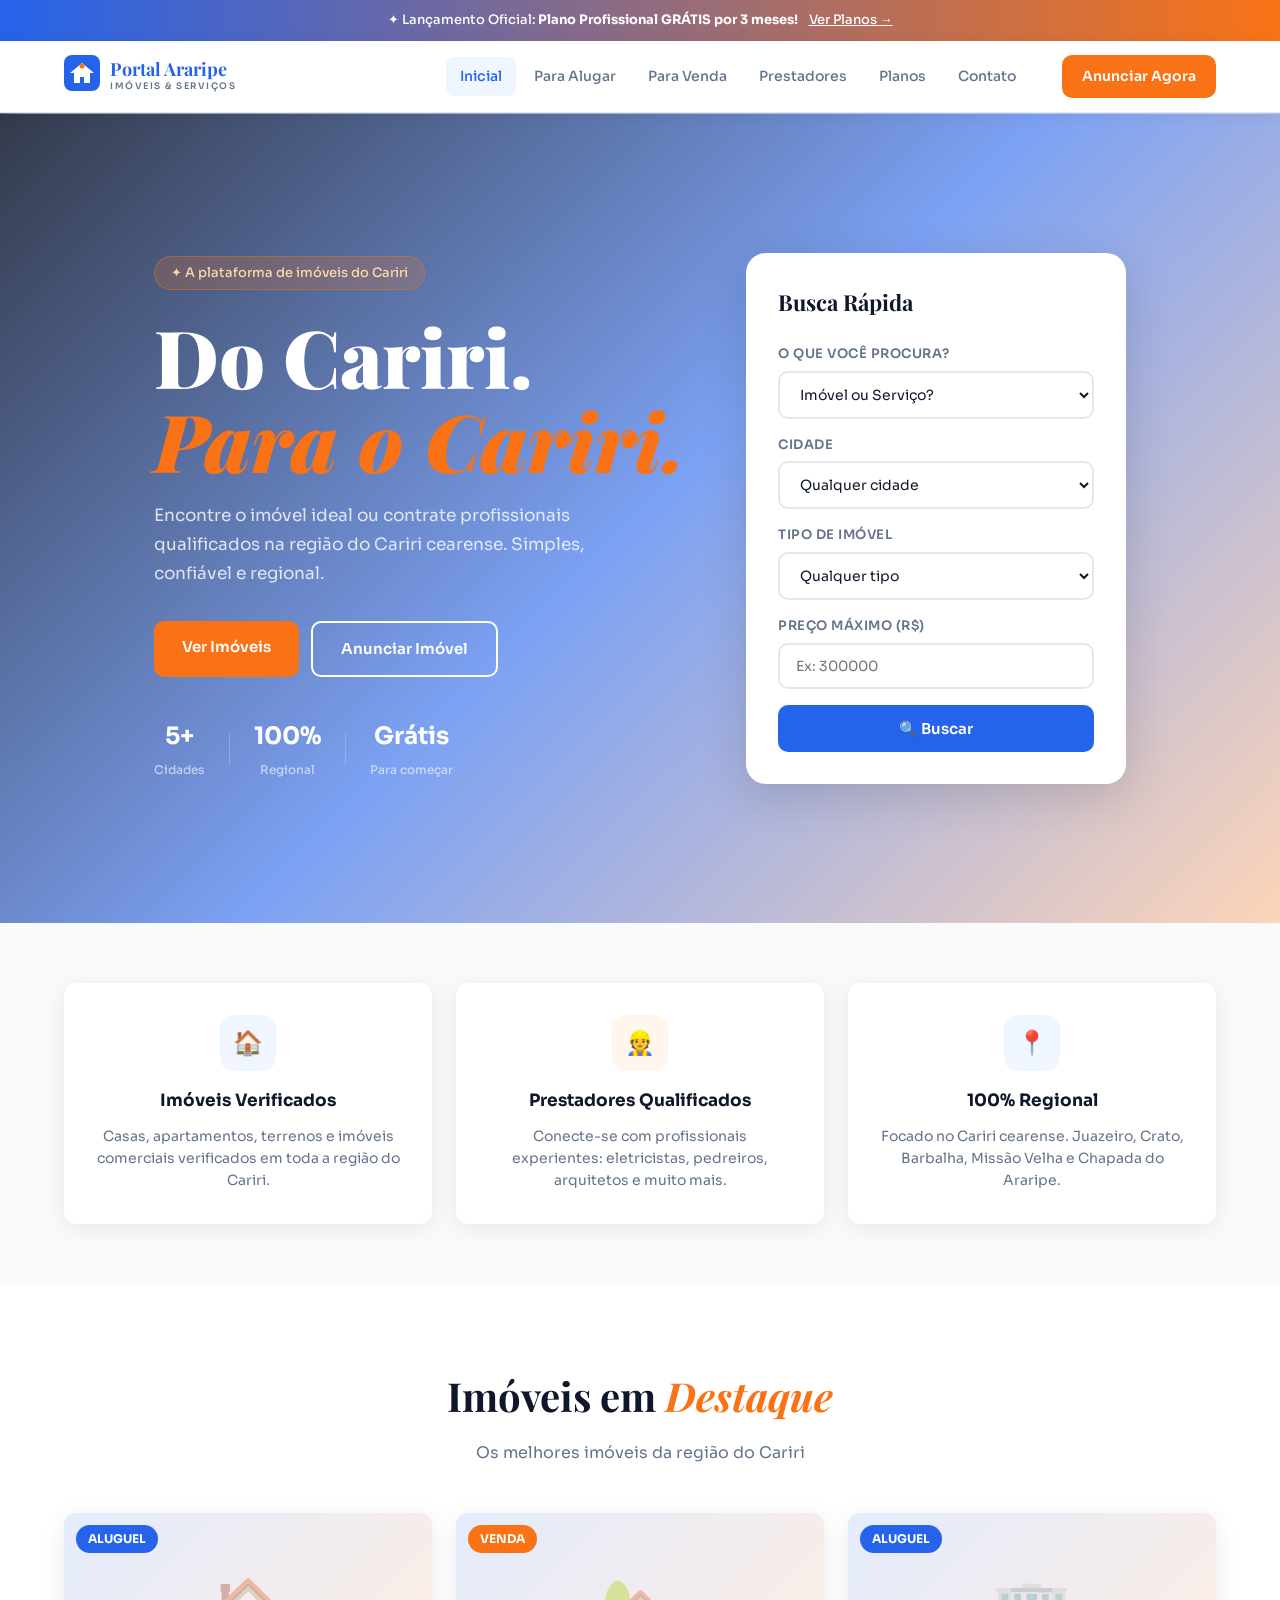
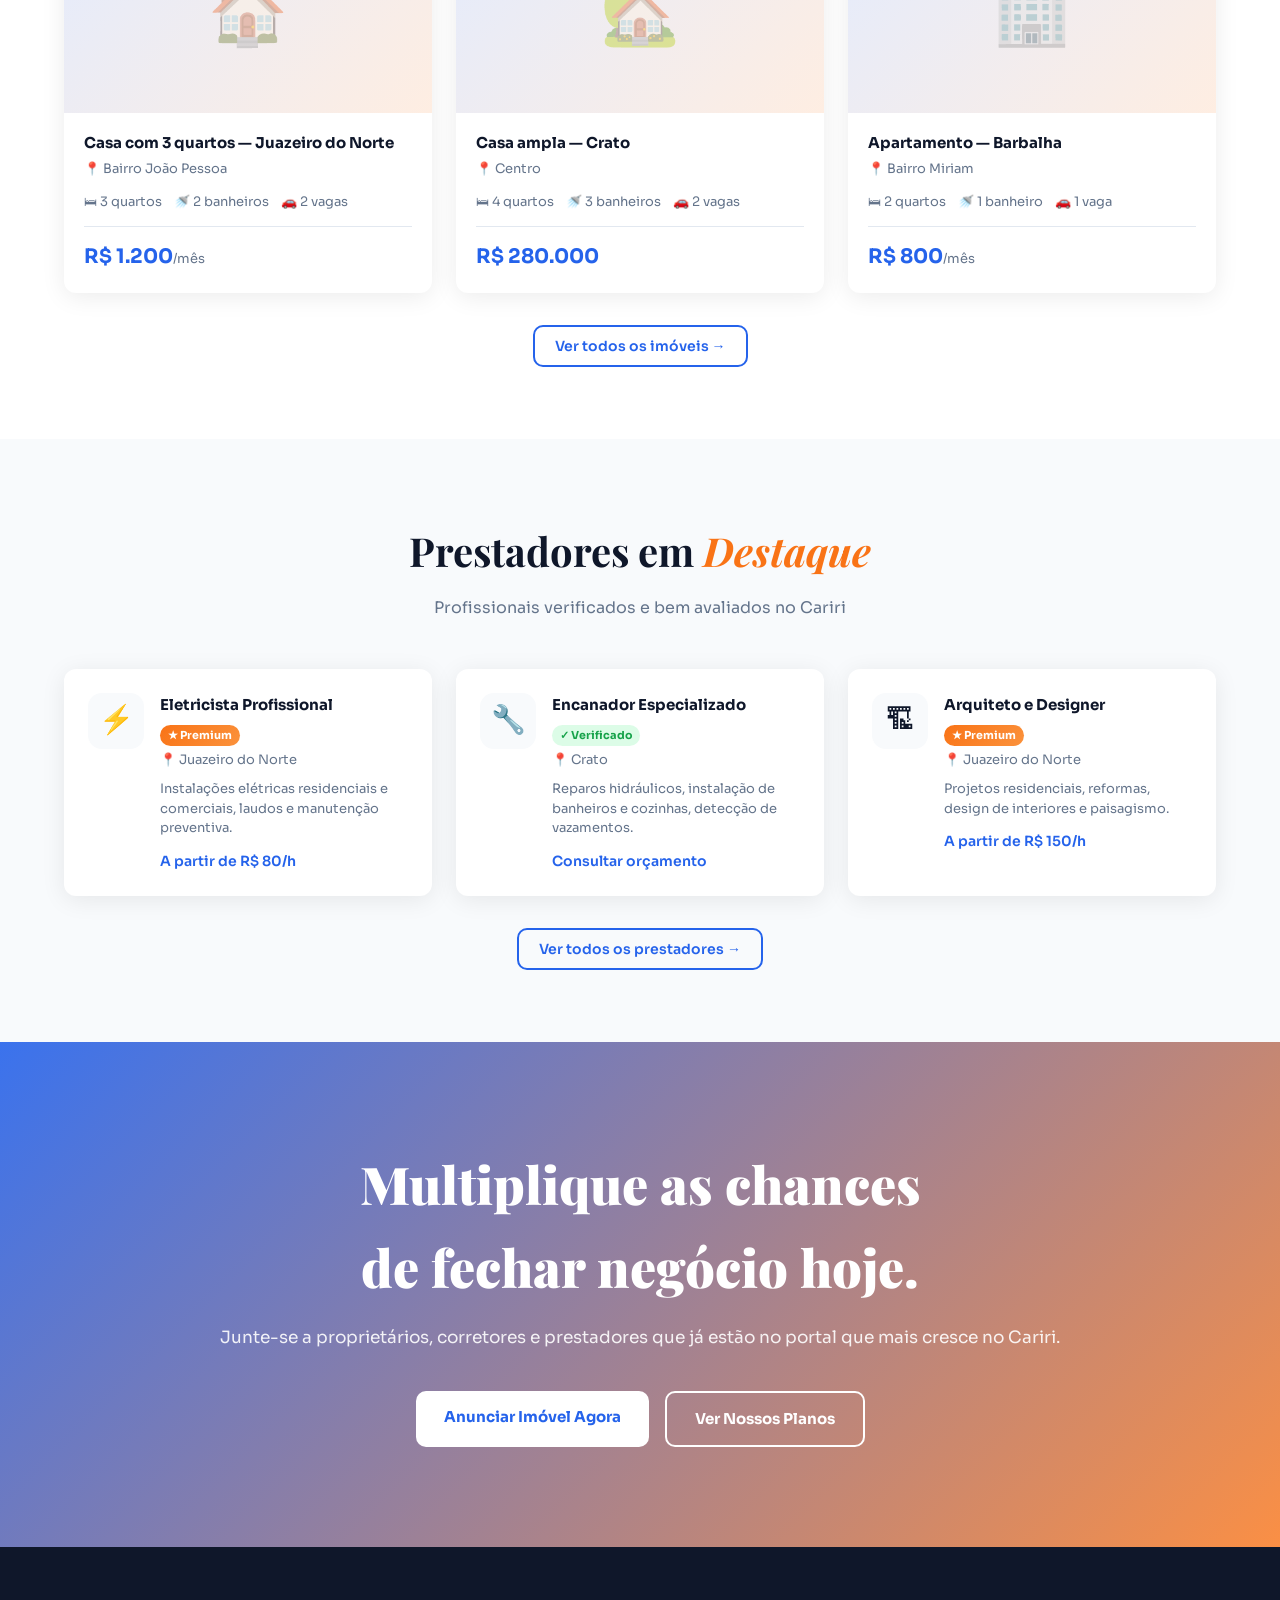
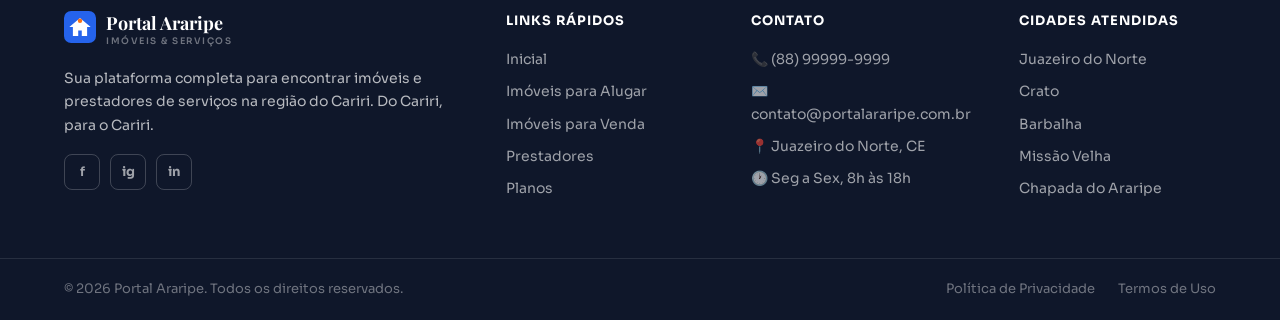
==== index.html @ c7cfaf2a "Add files via upload" ====
<!DOCTYPE html>
<html lang="pt-BR">
<head>
<meta charset="UTF-8">
<meta name="viewport" content="width=device-width, initial-scale=1.0">
<title>Portal Araripe — Imóveis & Serviços</title>
<link href="https://fonts.googleapis.com/css2?family=Playfair+Display:ital,wght@0,700;0,900;1,700&family=Sora:wght@300;400;500;600;700&display=swap" rel="stylesheet">
<link rel="stylesheet" href="style.css">
</head>
<body>

<!-- BANNER TOPO -->
<div class="top-banner">
  ✦ Lançamento Oficial: <strong>Plano Profissional GRÁTIS por 3 meses!</strong> <a href="planos.html">Ver Planos →</a>
</div>

<!-- HEADER -->
<header class="header">
  <div class="container header-inner">
    <a href="index.html" class="logo">
      <div class="logo-icon">
        <svg width="36" height="36" viewBox="0 0 36 36" fill="none">
          <rect width="36" height="36" rx="8" fill="#2563EB"/>
          <path d="M18 8L6 18H10V28H16V22H20V28H26V18H30L18 8Z" fill="white"/>
          <circle cx="18" cy="11" r="2.5" fill="#F97316"/>
        </svg>
      </div>
      <div class="logo-text">
        <span class="logo-name">Portal Araripe</span>
        <span class="logo-sub">IMÓVEIS & SERVIÇOS</span>
      </div>
    </a>
    <nav class="nav">
      <a href="index.html" class="nav-link active">Inicial</a>
      <a href="alugar.html" class="nav-link">Para Alugar</a>
      <a href="venda.html" class="nav-link">Para Venda</a>
      <a href="prestadores.html" class="nav-link">Prestadores</a>
      <a href="planos.html" class="nav-link">Planos</a>
      <a href="contato.html" class="nav-link">Contato</a>
    </nav>
    <a href="anunciar.html" class="btn-primary">Anunciar Agora</a>
    <button class="menu-toggle" onclick="toggleMenu()">☰</button>
  </div>
  <div class="mobile-menu" id="mobileMenu">
    <a href="index.html">Inicial</a>
    <a href="alugar.html">Para Alugar</a>
    <a href="venda.html">Para Venda</a>
    <a href="prestadores.html">Prestadores</a>
    <a href="planos.html">Planos</a>
    <a href="contato.html">Contato</a>
    <a href="anunciar.html" class="btn-primary">Anunciar Agora</a>
  </div>
</header>

<!-- HERO -->
<section class="hero">
  <div class="hero-overlay"></div>
  <div class="container hero-content">
    <div class="hero-text">
      <span class="hero-badge">✦ A plataforma de imóveis do Cariri</span>
      <h1 class="hero-title">Do Cariri.<br><em>Para o Cariri.</em></h1>
      <p class="hero-desc">Encontre o imóvel ideal ou contrate profissionais qualificados na região do Cariri cearense. Simples, confiável e regional.</p>
      <div class="hero-btns">
        <a href="alugar.html" class="btn-primary">Ver Imóveis</a>
        <a href="anunciar.html" class="btn-outline">Anunciar Imóvel</a>
      </div>
      <div class="hero-stats">
        <div class="stat"><strong>5+</strong><span>Cidades</span></div>
        <div class="stat-div"></div>
        <div class="stat"><strong>100%</strong><span>Regional</span></div>
        <div class="stat-div"></div>
        <div class="stat"><strong>Grátis</strong><span>Para começar</span></div>
      </div>
    </div>
    <div class="search-card">
      <h3>Busca Rápida</h3>
      <div class="search-form">
        <div class="form-group">
          <label>O que você procura?</label>
          <select id="tipo-busca">
            <option value="">Imóvel ou Serviço?</option>
            <option value="imovel">Imóvel</option>
            <option value="servico">Prestador de Serviço</option>
          </select>
        </div>
        <div class="form-group">
          <label>Cidade</label>
          <select id="cidade-busca">
            <option value="">Qualquer cidade</option>
            <option>Juazeiro do Norte</option>
            <option>Crato</option>
            <option>Barbalha</option>
            <option>Missão Velha</option>
            <option>Chapada do Araripe</option>
          </select>
        </div>
        <div class="form-group" id="grupo-tipo-imovel">
          <label>Tipo de Imóvel</label>
          <select id="tipo-imovel">
            <option value="">Qualquer tipo</option>
            <option>Casa</option>
            <option>Apartamento</option>
            <option>Terreno</option>
            <option>Comercial</option>
            <option>Chácara/Sítio</option>
          </select>
        </div>
        <div class="form-group" id="grupo-preco">
          <label>Preço máximo (R$)</label>
          <input type="number" id="preco-max" placeholder="Ex: 300000">
        </div>
        <button class="btn-search" onclick="buscar()">🔍 Buscar</button>
      </div>
    </div>
  </div>
</section>

<!-- FEATURES -->
<section class="features">
  <div class="container">
    <div class="features-grid">
      <div class="feature-card">
        <div class="feature-icon blue">🏠</div>
        <h3>Imóveis Verificados</h3>
        <p>Casas, apartamentos, terrenos e imóveis comerciais verificados em toda a região do Cariri.</p>
      </div>
      <div class="feature-card">
        <div class="feature-icon orange">👷</div>
        <h3>Prestadores Qualificados</h3>
        <p>Conecte-se com profissionais experientes: eletricistas, pedreiros, arquitetos e muito mais.</p>
      </div>
      <div class="feature-card">
        <div class="feature-icon blue">📍</div>
        <h3>100% Regional</h3>
        <p>Focado no Cariri cearense. Juazeiro, Crato, Barbalha, Missão Velha e Chapada do Araripe.</p>
      </div>
    </div>
  </div>
</section>

<!-- IMÓVEIS EM DESTAQUE -->
<section class="section">
  <div class="container">
    <div class="section-header">
      <h2>Imóveis em <em>Destaque</em></h2>
      <p>Os melhores imóveis da região do Cariri</p>
    </div>
    <div class="imoveis-grid" id="imoveis-destaque">
      <div class="imovel-card">
        <div class="imovel-img" style="background: linear-gradient(135deg, #2563EB20, #F9731620);">
          <div class="imovel-badge aluguel">Aluguel</div>
          <div class="imovel-img-placeholder">🏠</div>
        </div>
        <div class="imovel-info">
          <h4>Casa com 3 quartos — Juazeiro do Norte</h4>
          <p class="imovel-local">📍 Bairro João Pessoa</p>
          <div class="imovel-detalhes">
            <span>🛏 3 quartos</span>
            <span>🚿 2 banheiros</span>
            <span>🚗 2 vagas</span>
          </div>
          <div class="imovel-preco">R$ 1.200<span>/mês</span></div>
        </div>
      </div>
      <div class="imovel-card">
        <div class="imovel-img" style="background: linear-gradient(135deg, #2563EB20, #F9731620);">
          <div class="imovel-badge venda">Venda</div>
          <div class="imovel-img-placeholder">🏡</div>
        </div>
        <div class="imovel-info">
          <h4>Casa ampla — Crato</h4>
          <p class="imovel-local">📍 Centro</p>
          <div class="imovel-detalhes">
            <span>🛏 4 quartos</span>
            <span>🚿 3 banheiros</span>
            <span>🚗 2 vagas</span>
          </div>
          <div class="imovel-preco">R$ 280.000</div>
        </div>
      </div>
      <div class="imovel-card">
        <div class="imovel-img" style="background: linear-gradient(135deg, #2563EB20, #F9731620);">
          <div class="imovel-badge aluguel">Aluguel</div>
          <div class="imovel-img-placeholder">🏢</div>
        </div>
        <div class="imovel-info">
          <h4>Apartamento — Barbalha</h4>
          <p class="imovel-local">📍 Bairro Miriam</p>
          <div class="imovel-detalhes">
            <span>🛏 2 quartos</span>
            <span>🚿 1 banheiro</span>
            <span>🚗 1 vaga</span>
          </div>
          <div class="imovel-preco">R$ 800<span>/mês</span></div>
        </div>
      </div>
    </div>
    <div class="section-footer">
      <a href="alugar.html" class="btn-outline">Ver todos os imóveis →</a>
    </div>
  </div>
</section>

<!-- PRESTADORES EM DESTAQUE -->
<section class="section bg-light">
  <div class="container">
    <div class="section-header">
      <h2>Prestadores em <em>Destaque</em></h2>
      <p>Profissionais verificados e bem avaliados no Cariri</p>
    </div>
    <div class="prestadores-grid">
      <div class="prestador-card">
        <div class="prestador-avatar">⚡</div>
        <div class="prestador-info">
          <div class="prestador-top">
            <h4>Eletricista Profissional</h4>
            <span class="selo-premium">★ Premium</span>
          </div>
          <p class="prestador-cidade">📍 Juazeiro do Norte</p>
          <p class="prestador-desc">Instalações elétricas residenciais e comerciais, laudos e manutenção preventiva.</p>
          <div class="prestador-preco">A partir de R$ 80/h</div>
        </div>
      </div>
      <div class="prestador-card">
        <div class="prestador-avatar">🔧</div>
        <div class="prestador-info">
          <div class="prestador-top">
            <h4>Encanador Especializado</h4>
            <span class="selo-verificado">✓ Verificado</span>
          </div>
          <p class="prestador-cidade">📍 Crato</p>
          <p class="prestador-desc">Reparos hidráulicos, instalação de banheiros e cozinhas, detecção de vazamentos.</p>
          <div class="prestador-preco">Consultar orçamento</div>
        </div>
      </div>
      <div class="prestador-card">
        <div class="prestador-avatar">🏗</div>
        <div class="prestador-info">
          <div class="prestador-top">
            <h4>Arquiteto e Designer</h4>
            <span class="selo-premium">★ Premium</span>
          </div>
          <p class="prestador-cidade">📍 Juazeiro do Norte</p>
          <p class="prestador-desc">Projetos residenciais, reformas, design de interiores e paisagismo.</p>
          <div class="prestador-preco">A partir de R$ 150/h</div>
        </div>
      </div>
    </div>
    <div class="section-footer">
      <a href="prestadores.html" class="btn-outline">Ver todos os prestadores →</a>
    </div>
  </div>
</section>

<!-- CTA -->
<section class="cta-section">
  <div class="cta-overlay"></div>
  <div class="container cta-content">
    <h2>Multiplique as chances<br>de fechar negócio hoje.</h2>
    <p>Junte-se a proprietários, corretores e prestadores que já estão no portal que mais cresce no Cariri.</p>
    <div class="cta-btns">
      <a href="anunciar.html" class="btn-white">Anunciar Imóvel Agora</a>
      <a href="planos.html" class="btn-outline-white">Ver Nossos Planos</a>
    </div>
  </div>
</section>

<!-- FOOTER -->
<footer class="footer">
  <div class="container footer-grid">
    <div class="footer-brand">
      <a href="index.html" class="logo">
        <div class="logo-icon">
          <svg width="32" height="32" viewBox="0 0 36 36" fill="none">
            <rect width="36" height="36" rx="8" fill="#2563EB"/>
            <path d="M18 8L6 18H10V28H16V22H20V28H26V18H30L18 8Z" fill="white"/>
            <circle cx="18" cy="11" r="2.5" fill="#F97316"/>
          </svg>
        </div>
        <div class="logo-text">
          <span class="logo-name">Portal Araripe</span>
          <span class="logo-sub">IMÓVEIS & SERVIÇOS</span>
        </div>
      </a>
      <p>Sua plataforma completa para encontrar imóveis e prestadores de serviços na região do Cariri. Do Cariri, para o Cariri.</p>
      <div class="social-links">
        <a href="#" class="social-btn">f</a>
        <a href="#" class="social-btn">ig</a>
        <a href="#" class="social-btn">in</a>
      </div>
    </div>
    <div class="footer-links">
      <h4>Links Rápidos</h4>
      <a href="index.html">Inicial</a>
      <a href="alugar.html">Imóveis para Alugar</a>
      <a href="venda.html">Imóveis para Venda</a>
      <a href="prestadores.html">Prestadores</a>
      <a href="planos.html">Planos</a>
    </div>
    <div class="footer-links">
      <h4>Contato</h4>
      <p>📞 (88) 99999-9999</p>
      <p>✉️ contato@portalararipe.com.br</p>
      <p>📍 Juazeiro do Norte, CE</p>
      <p>🕐 Seg a Sex, 8h às 18h</p>
    </div>
    <div class="footer-links">
      <h4>Cidades Atendidas</h4>
      <p>Juazeiro do Norte</p>
      <p>Crato</p>
      <p>Barbalha</p>
      <p>Missão Velha</p>
      <p>Chapada do Araripe</p>
    </div>
  </div>
  <div class="footer-bottom">
    <div class="container footer-bottom-inner">
      <p>© 2026 Portal Araripe. Todos os direitos reservados.</p>
      <div>
        <a href="#">Política de Privacidade</a>
        <a href="#">Termos de Uso</a>
      </div>
    </div>
  </div>
</footer>

<script src="script.js"></script>
</body>
</html>
---- style.css ----
/* ===== RESET & BASE ===== */
*, *::before, *::after { box-sizing: border-box; margin: 0; padding: 0; }

:root {
  --blue: #2563EB;
  --blue-dark: #1d4ed8;
  --orange: #F97316;
  --orange-dark: #ea6c0a;
  --dark: #0f172a;
  --gray: #64748b;
  --light: #f8fafc;
  --white: #ffffff;
  --border: #e2e8f0;
  --shadow: 0 4px 24px rgba(0,0,0,0.08);
  --shadow-lg: 0 12px 48px rgba(0,0,0,0.14);
  --radius: 12px;
  --radius-lg: 20px;
}

html { scroll-behavior: smooth; }

body {
  font-family: 'Sora', sans-serif;
  color: var(--dark);
  background: var(--white);
  line-height: 1.6;
}

.container {
  max-width: 1200px;
  margin: 0 auto;
  padding: 0 24px;
}

em { font-family: 'Playfair Display', serif; font-style: italic; color: var(--orange); }

/* ===== TOP BANNER ===== */
.top-banner {
  background: linear-gradient(90deg, var(--blue), var(--orange));
  color: white;
  text-align: center;
  padding: 10px 20px;
  font-size: 13px;
  font-weight: 500;
}
.top-banner a { color: white; text-decoration: underline; margin-left: 8px; }

/* ===== HEADER ===== */
.header {
  position: sticky;
  top: 0;
  background: rgba(255,255,255,0.97);
  backdrop-filter: blur(12px);
  border-bottom: 1px solid var(--border);
  z-index: 1000;
  box-shadow: 0 2px 16px rgba(0,0,0,0.06);
}

.header-inner {
  display: flex;
  align-items: center;
  gap: 32px;
  padding: 14px 24px;
}

.logo {
  display: flex;
  align-items: center;
  gap: 10px;
  text-decoration: none;
  flex-shrink: 0;
}
.logo-name {
  display: block;
  font-family: 'Playfair Display', serif;
  font-weight: 700;
  font-size: 18px;
  color: var(--blue);
  line-height: 1.1;
}
.logo-sub {
  display: block;
  font-size: 9px;
  font-weight: 600;
  color: var(--gray);
  letter-spacing: 1.5px;
}

.nav {
  display: flex;
  gap: 4px;
  margin-left: auto;
}

.nav-link {
  padding: 8px 14px;
  border-radius: 8px;
  text-decoration: none;
  font-size: 14px;
  font-weight: 500;
  color: var(--gray);
  transition: all 0.2s;
}
.nav-link:hover, .nav-link.active {
  color: var(--blue);
  background: #eff6ff;
}

.btn-primary {
  background: var(--orange);
  color: white;
  padding: 10px 20px;
  border-radius: 10px;
  text-decoration: none;
  font-size: 14px;
  font-weight: 600;
  transition: all 0.2s;
  border: none;
  cursor: pointer;
  white-space: nowrap;
}
.btn-primary:hover { background: var(--orange-dark); transform: translateY(-1px); }

.btn-outline {
  border: 2px solid var(--blue);
  color: var(--blue);
  padding: 10px 20px;
  border-radius: 10px;
  text-decoration: none;
  font-size: 14px;
  font-weight: 600;
  transition: all 0.2s;
  background: transparent;
  cursor: pointer;
}
.btn-outline:hover { background: var(--blue); color: white; }

.menu-toggle {
  display: none;
  background: none;
  border: none;
  font-size: 24px;
  cursor: pointer;
  color: var(--dark);
  margin-left: auto;
}

.mobile-menu {
  display: none;
  flex-direction: column;
  gap: 4px;
  padding: 16px 24px;
  border-top: 1px solid var(--border);
  background: white;
}
.mobile-menu a {
  padding: 10px 14px;
  border-radius: 8px;
  text-decoration: none;
  font-size: 15px;
  color: var(--dark);
  font-weight: 500;
}
.mobile-menu.open { display: flex; }

/* ===== HERO ===== */
.hero {
  position: relative;
  min-height: 90vh;
  display: flex;
  align-items: center;
  background: url('https://upload.wikimedia.org/wikipedia/commons/thumb/5/5e/Chapada_do_Araripe_-_CE.jpg/1280px-Chapada_do_Araripe_-_CE.jpg') center/cover no-repeat;
  overflow: hidden;
}

.hero-overlay {
  position: absolute;
  inset: 0;
  background: linear-gradient(135deg, rgba(15,23,42,0.85) 0%, rgba(37,99,235,0.6) 50%, rgba(249,115,22,0.3) 100%);
}

.hero-content {
  position: relative;
  z-index: 1;
  display: grid;
  grid-template-columns: 1fr 380px;
  gap: 60px;
  align-items: center;
  padding: 80px 24px;
}

.hero-badge {
  display: inline-flex;
  align-items: center;
  gap: 8px;
  background: rgba(249,115,22,0.2);
  border: 1px solid rgba(249,115,22,0.4);
  color: #fed7aa;
  padding: 6px 16px;
  border-radius: 100px;
  font-size: 13px;
  font-weight: 500;
  margin-bottom: 24px;
}

.hero-title {
  font-family: 'Playfair Display', serif;
  font-size: clamp(48px, 7vw, 80px);
  font-weight: 900;
  color: white;
  line-height: 1.05;
  margin-bottom: 20px;
}

.hero-desc {
  font-size: 17px;
  color: rgba(255,255,255,0.8);
  max-width: 480px;
  margin-bottom: 32px;
  line-height: 1.7;
}

.hero-btns {
  display: flex;
  gap: 12px;
  flex-wrap: wrap;
  margin-bottom: 40px;
}

.hero-btns .btn-primary { padding: 14px 28px; font-size: 15px; }
.hero-btns .btn-outline { padding: 14px 28px; font-size: 15px; border-color: white; color: white; }
.hero-btns .btn-outline:hover { background: white; color: var(--blue); }

.hero-stats {
  display: flex;
  align-items: center;
  gap: 24px;
}
.stat { text-align: center; }
.stat strong { display: block; font-size: 24px; font-weight: 700; color: white; }
.stat span { font-size: 12px; color: rgba(255,255,255,0.6); font-weight: 500; }
.stat-div { width: 1px; height: 32px; background: rgba(255,255,255,0.2); }

/* SEARCH CARD */
.search-card {
  background: white;
  border-radius: var(--radius-lg);
  padding: 32px;
  box-shadow: var(--shadow-lg);
}
.search-card h3 {
  font-family: 'Playfair Display', serif;
  font-size: 22px;
  color: var(--dark);
  margin-bottom: 24px;
  font-weight: 700;
}
.search-form { display: flex; flex-direction: column; gap: 16px; }

.form-group { display: flex; flex-direction: column; gap: 6px; }
.form-group label { font-size: 13px; font-weight: 600; color: var(--gray); text-transform: uppercase; letter-spacing: 0.5px; }
.form-group input, .form-group select, .form-group textarea {
  padding: 12px 16px;
  border: 2px solid var(--border);
  border-radius: 10px;
  font-size: 14px;
  font-family: 'Sora', sans-serif;
  color: var(--dark);
  transition: border-color 0.2s;
  background: white;
  width: 100%;
}
.form-group input:focus, .form-group select:focus, .form-group textarea:focus {
  outline: none;
  border-color: var(--blue);
}

.btn-search {
  background: var(--blue);
  color: white;
  padding: 14px;
  border-radius: 10px;
  border: none;
  font-size: 15px;
  font-weight: 600;
  cursor: pointer;
  transition: all 0.2s;
  font-family: 'Sora', sans-serif;
}
.btn-search:hover { background: var(--blue-dark); transform: translateY(-1px); }

/* ===== FEATURES ===== */
.features {
  padding: 60px 0;
  background: var(--light);
}
.features-grid {
  display: grid;
  grid-template-columns: repeat(3, 1fr);
  gap: 24px;
}
.feature-card {
  background: white;
  border-radius: var(--radius);
  padding: 32px;
  box-shadow: var(--shadow);
  text-align: center;
  transition: transform 0.2s;
}
.feature-card:hover { transform: translateY(-4px); }
.feature-icon {
  width: 56px; height: 56px;
  border-radius: 14px;
  display: flex; align-items: center; justify-content: center;
  font-size: 24px;
  margin: 0 auto 16px;
}
.feature-icon.blue { background: #eff6ff; }
.feature-icon.orange { background: #fff7ed; }
.feature-card h3 { font-size: 17px; font-weight: 700; margin-bottom: 10px; }
.feature-card p { font-size: 14px; color: var(--gray); line-height: 1.6; }

/* ===== SECTIONS ===== */
.section { padding: 80px 0; }
.section.bg-light { background: var(--light); }

.section-header {
  text-align: center;
  margin-bottom: 48px;
}
.section-header h2 {
  font-family: 'Playfair Display', serif;
  font-size: clamp(28px, 4vw, 40px);
  font-weight: 700;
  margin-bottom: 12px;
}
.section-header p { color: var(--gray); font-size: 16px; }

.section-footer { text-align: center; margin-top: 40px; }

/* ===== IMÓVEIS GRID ===== */
.imoveis-grid {
  display: grid;
  grid-template-columns: repeat(3, 1fr);
  gap: 24px;
}

.imovel-card {
  background: white;
  border-radius: var(--radius);
  overflow: hidden;
  box-shadow: var(--shadow);
  transition: transform 0.2s, box-shadow 0.2s;
  cursor: pointer;
}
.imovel-card:hover { transform: translateY(-4px); box-shadow: var(--shadow-lg); }

.imovel-img {
  position: relative;
  height: 200px;
  display: flex;
  align-items: center;
  justify-content: center;
}
.imovel-img-placeholder { font-size: 64px; opacity: 0.4; }
.imovel-badge {
  position: absolute;
  top: 12px; left: 12px;
  padding: 4px 12px;
  border-radius: 100px;
  font-size: 12px;
  font-weight: 700;
  text-transform: uppercase;
}
.imovel-badge.aluguel { background: var(--blue); color: white; }
.imovel-badge.venda { background: var(--orange); color: white; }

.imovel-info { padding: 20px; }
.imovel-info h4 { font-size: 15px; font-weight: 700; margin-bottom: 6px; line-height: 1.3; }
.imovel-local { font-size: 13px; color: var(--gray); margin-bottom: 12px; }
.imovel-detalhes {
  display: flex; gap: 12px; flex-wrap: wrap;
  font-size: 13px; color: var(--gray);
  margin-bottom: 14px;
  padding-bottom: 14px;
  border-bottom: 1px solid var(--border);
}
.imovel-preco { font-size: 20px; font-weight: 700; color: var(--blue); }
.imovel-preco span { font-size: 13px; font-weight: 400; color: var(--gray); }

/* ===== PRESTADORES ===== */
.prestadores-grid {
  display: grid;
  grid-template-columns: repeat(3, 1fr);
  gap: 24px;
}

.prestador-card {
  background: white;
  border-radius: var(--radius);
  padding: 24px;
  box-shadow: var(--shadow);
  display: flex;
  gap: 16px;
  transition: transform 0.2s;
}
.prestador-card:hover { transform: translateY(-4px); }

.prestador-avatar {
  width: 56px; height: 56px;
  border-radius: 14px;
  background: var(--light);
  display: flex; align-items: center; justify-content: center;
  font-size: 28px;
  flex-shrink: 0;
}

.prestador-top {
  display: flex; align-items: center; gap: 8px;
  margin-bottom: 4px; flex-wrap: wrap;
}
.prestador-top h4 { font-size: 15px; font-weight: 700; }
.prestador-cidade { font-size: 13px; color: var(--gray); margin-bottom: 8px; }
.prestador-desc { font-size: 13px; color: var(--gray); line-height: 1.5; margin-bottom: 12px; }
.prestador-preco { font-size: 14px; font-weight: 600; color: var(--blue); }

.selo-premium {
  background: linear-gradient(135deg, var(--orange), #fb923c);
  color: white;
  padding: 2px 8px;
  border-radius: 100px;
  font-size: 11px;
  font-weight: 700;
}
.selo-verificado {
  background: #dcfce7;
  color: #16a34a;
  padding: 2px 8px;
  border-radius: 100px;
  font-size: 11px;
  font-weight: 700;
}

/* ===== CTA ===== */
.cta-section {
  position: relative;
  padding: 100px 0;
  background: url('https://upload.wikimedia.org/wikipedia/commons/thumb/5/5e/Chapada_do_Araripe_-_CE.jpg/1280px-Chapada_do_Araripe_-_CE.jpg') center/cover;
  text-align: center;
}
.cta-overlay {
  position: absolute;
  inset: 0;
  background: linear-gradient(135deg, rgba(37,99,235,0.9), rgba(249,115,22,0.8));
}
.cta-content {
  position: relative;
  z-index: 1;
  color: white;
}
.cta-content h2 {
  font-family: 'Playfair Display', serif;
  font-size: clamp(32px, 5vw, 52px);
  font-weight: 900;
  margin-bottom: 16px;
}
.cta-content p { font-size: 17px; opacity: 0.9; margin-bottom: 40px; }
.cta-btns { display: flex; gap: 16px; justify-content: center; flex-wrap: wrap; }

.btn-white {
  background: white;
  color: var(--blue);
  padding: 14px 28px;
  border-radius: 10px;
  text-decoration: none;
  font-size: 15px;
  font-weight: 700;
  transition: all 0.2s;
}
.btn-white:hover { transform: translateY(-2px); box-shadow: 0 8px 24px rgba(0,0,0,0.2); }

.btn-outline-white {
  border: 2px solid white;
  color: white;
  padding: 14px 28px;
  border-radius: 10px;
  text-decoration: none;
  font-size: 15px;
  font-weight: 700;
  transition: all 0.2s;
}
.btn-outline-white:hover { background: white; color: var(--orange); }

/* ===== FOOTER ===== */
.footer {
  background: var(--dark);
  color: rgba(255,255,255,0.7);
  padding: 64px 0 0;
}
.footer-grid {
  display: grid;
  grid-template-columns: 2fr 1fr 1fr 1fr;
  gap: 48px;
  padding-bottom: 48px;
}
.footer-brand p { font-size: 14px; line-height: 1.7; margin-top: 16px; }
.footer-brand .logo-name { color: white; }
.footer-brand .logo-sub { color: rgba(255,255,255,0.4); }

.footer-links h4 {
  font-size: 13px;
  font-weight: 700;
  color: white;
  text-transform: uppercase;
  letter-spacing: 1px;
  margin-bottom: 16px;
}
.footer-links a, .footer-links p {
  display: block;
  font-size: 14px;
  color: rgba(255,255,255,0.6);
  text-decoration: none;
  margin-bottom: 10px;
  transition: color 0.2s;
}
.footer-links a:hover { color: var(--orange); }

.social-links { display: flex; gap: 10px; margin-top: 16px; }
.social-btn {
  width: 36px; height: 36px;
  border-radius: 8px;
  border: 1px solid rgba(255,255,255,0.2);
  display: flex; align-items: center; justify-content: center;
  color: rgba(255,255,255,0.6);
  text-decoration: none;
  font-size: 13px;
  font-weight: 700;
  transition: all 0.2s;
}
.social-btn:hover { background: var(--orange); border-color: var(--orange); color: white; }

.footer-bottom {
  border-top: 1px solid rgba(255,255,255,0.1);
  padding: 20px 0;
}
.footer-bottom-inner {
  display: flex;
  justify-content: space-between;
  align-items: center;
  font-size: 13px;
  color: rgba(255,255,255,0.4);
  flex-wrap: wrap;
  gap: 12px;
}
.footer-bottom a {
  color: rgba(255,255,255,0.4);
  text-decoration: none;
  margin-left: 20px;
  transition: color 0.2s;
}
.footer-bottom a:hover { color: var(--orange); }

/* ===== PÁGINAS INTERNAS ===== */
.page-hero {
  background: linear-gradient(135deg, var(--light), white);
  padding: 60px 0 40px;
  border-bottom: 1px solid var(--border);
}
.page-hero h1 {
  font-family: 'Playfair Display', serif;
  font-size: clamp(32px, 5vw, 48px);
  font-weight: 900;
  margin-bottom: 10px;
}
.page-hero p { color: var(--gray); font-size: 16px; }

.filters-bar {
  background: white;
  border-radius: var(--radius);
  padding: 24px;
  box-shadow: var(--shadow);
  margin: 32px 0;
  display: grid;
  grid-template-columns: repeat(auto-fit, minmax(180px, 1fr));
  gap: 16px;
  align-items: end;
}

.empty-state {
  text-align: center;
  padding: 80px 24px;
  color: var(--gray);
}
.empty-icon { font-size: 64px; margin-bottom: 16px; opacity: 0.4; }
.empty-state h3 { font-size: 20px; font-weight: 700; color: var(--dark); margin-bottom: 8px; }
.empty-state p { font-size: 15px; }

/* ===== FORMULÁRIOS ===== */
.form-page { padding: 60px 0; }
.form-container {
  max-width: 800px;
  margin: 0 auto;
}
.progress-bar-wrap {
  background: var(--border);
  border-radius: 100px;
  height: 6px;
  margin-bottom: 8px;
}
.progress-bar {
  height: 6px;
  border-radius: 100px;
  background: linear-gradient(90deg, var(--blue), var(--orange));
  transition: width 0.4s;
  width: 0%;
}
.progress-label {
  font-size: 13px;
  color: var(--gray);
  text-align: right;
  margin-bottom: 32px;
}

.form-section {
  background: white;
  border-radius: var(--radius-lg);
  padding: 32px;
  margin-bottom: 24px;
  box-shadow: var(--shadow);
}
.form-section-title {
  display: flex;
  align-items: center;
  gap: 12px;
  margin-bottom: 28px;
  padding-bottom: 16px;
  border-bottom: 2px solid var(--light);
}
.form-section-icon {
  width: 40px; height: 40px;
  border-radius: 10px;
  background: #eff6ff;
  display: flex; align-items: center; justify-content: center;
  font-size: 18px;
}
.form-section-title h3 { font-size: 18px; font-weight: 700; }

.form-row {
  display: grid;
  grid-template-columns: 1fr 1fr;
  gap: 16px;
}
.form-row.three { grid-template-columns: 1fr 1fr 1fr; }
.form-row.four { grid-template-columns: 1fr 1fr 1fr 1fr; }

.radio-group {
  display: flex;
  gap: 12px;
  flex-wrap: wrap;
}
.radio-btn {
  display: flex;
  align-items: center;
  gap: 8px;
  padding: 10px 16px;
  border: 2px solid var(--border);
  border-radius: 10px;
  cursor: pointer;
  font-size: 14px;
  font-weight: 500;
  transition: all 0.2s;
}
.radio-btn input { display: none; }
.radio-btn.selected {
  border-color: var(--blue);
  background: #eff6ff;
  color: var(--blue);
}

.checkbox-grid {
  display: grid;
  grid-template-columns: repeat(auto-fill, minmax(160px, 1fr));
  gap: 10px;
}
.checkbox-item {
  display: flex;
  align-items: center;
  gap: 8px;
  padding: 10px 14px;
  border: 2px solid var(--border);
  border-radius: 10px;
  cursor: pointer;
  font-size: 13px;
  font-weight: 500;
  transition: all 0.2s;
}
.checkbox-item.checked {
  border-color: var(--blue);
  background: #eff6ff;
  color: var(--blue);
}

.upload-area {
  border: 2px dashed var(--border);
  border-radius: var(--radius);
  padding: 40px;
  text-align: center;
  cursor: pointer;
  transition: all 0.2s;
}
.upload-area:hover { border-color: var(--blue); background: #eff6ff; }
.upload-icon { font-size: 40px; margin-bottom: 12px; }
.upload-area p { font-size: 15px; font-weight: 500; margin-bottom: 4px; }
.upload-area span { font-size: 13px; color: var(--gray); }
.upload-count {
  font-size: 13px;
  color: var(--orange);
  font-weight: 600;
  margin-top: 12px;
}
input[type="file"] { display: none; }

.alert-error {
  background: #fff7ed;
  border: 2px solid var(--orange);
  color: var(--orange-dark);
  padding: 14px 20px;
  border-radius: 10px;
  font-size: 14px;
  font-weight: 500;
  margin-bottom: 20px;
  display: flex;
  align-items: center;
  gap: 10px;
}

.btn-submit {
  width: 100%;
  background: var(--blue);
  color: white;
  padding: 18px;
  border-radius: 12px;
  border: none;
  font-size: 16px;
  font-weight: 700;
  cursor: pointer;
  transition: all 0.2s;
  font-family: 'Sora', sans-serif;
  margin-top: 8px;
}
.btn-submit:hover { background: var(--blue-dark); transform: translateY(-2px); }

/* ===== PLANOS ===== */
.planos-grid {
  display: grid;
  grid-template-columns: repeat(3, 1fr);
  gap: 24px;
  align-items: start;
}
.plano-card {
  background: white;
  border-radius: var(--radius-lg);
  padding: 32px;
  box-shadow: var(--shadow);
  border: 2px solid var(--border);
  position: relative;
  transition: transform 0.2s;
}
.plano-card:hover { transform: translateY(-4px); }
.plano-card.popular {
  border-color: var(--orange);
  box-shadow: 0 8px 40px rgba(249,115,22,0.2);
}
.plano-badge {
  position: absolute;
  top: -14px;
  left: 50%;
  transform: translateX(-50%);
  background: var(--orange);
  color: white;
  padding: 4px 16px;
  border-radius: 100px;
  font-size: 12px;
  font-weight: 700;
  white-space: nowrap;
}
.plano-label { font-size: 12px; font-weight: 700; color: var(--gray); text-transform: uppercase; letter-spacing: 1px; margin-bottom: 12px; }
.plano-preco { margin-bottom: 8px; }
.plano-preco strong { font-size: 40px; font-weight: 800; color: var(--dark); }
.plano-preco span { font-size: 15px; color: var(--gray); }
.plano-desc { font-size: 14px; color: var(--gray); margin-bottom: 24px; line-height: 1.5; }
.plano-features { list-style: none; margin-bottom: 32px; }
.plano-features li {
  padding: 8px 0;
  font-size: 14px;
  display: flex;
  align-items: center;
  gap: 10px;
  border-bottom: 1px solid var(--border);
}
.plano-features li:last-child { border-bottom: none; }
.plano-features li.off { color: var(--gray); text-decoration: line-through; opacity: 0.5; }
.check { color: #16a34a; font-weight: 700; }
.cross { color: var(--gray); }

/* ===== CONTATO ===== */
.contato-grid {
  display: grid;
  grid-template-columns: 1fr 1fr;
  gap: 48px;
  align-items: start;
}
.contato-info h2 {
  font-family: 'Playfair Display', serif;
  font-size: 32px;
  font-weight: 700;
  margin-bottom: 12px;
}
.contato-info p { color: var(--gray); margin-bottom: 32px; line-height: 1.7; }
.info-card {
  background: var(--light);
  border-radius: var(--radius);
  padding: 20px;
  margin-bottom: 16px;
  display: flex;
  align-items: flex-start;
  gap: 16px;
}
.info-icon {
  width: 44px; height: 44px;
  border-radius: 10px;
  background: var(--blue);
  display: flex; align-items: center; justify-content: center;
  font-size: 20px;
  flex-shrink: 0;
}
.info-card h4 { font-size: 14px; font-weight: 700; margin-bottom: 4px; }
.info-card p { font-size: 14px; color: var(--gray); margin: 0; }

.map-container {
  border-radius: var(--radius);
  overflow: hidden;
  height: 300px;
  background: var(--light);
  margin-top: 24px;
  border: 2px solid var(--border);
}
.map-container iframe { width: 100%; height: 100%; border: none; }

/* ===== RESPONSIVO ===== */
@media (max-width: 1024px) {
  .hero-content { grid-template-columns: 1fr; }
  .search-card { max-width: 500px; }
  .footer-grid { grid-template-columns: 1fr 1fr; }
  .imoveis-grid, .prestadores-grid { grid-template-columns: repeat(2, 1fr); }
}

@media (max-width: 768px) {
  .nav { display: none; }
  .header-inner .btn-primary { display: none; }
  .menu-toggle { display: block; }
  .features-grid { grid-template-columns: 1fr; }
  .imoveis-grid, .prestadores-grid { grid-template-columns: 1fr; }
  .planos-grid { grid-template-columns: 1fr; }
  .contato-grid { grid-template-columns: 1fr; }
  .form-row { grid-template-columns: 1fr; }
  .form-row.three, .form-row.four { grid-template-columns: 1fr 1fr; }
  .hero-content { padding: 60px 24px; }
  .footer-grid { grid-template-columns: 1fr; gap: 32px; }
}

@media (max-width: 480px) {
  .form-row.three, .form-row.four { grid-template-columns: 1fr; }
  .hero-btns { flex-direction: column; }
}
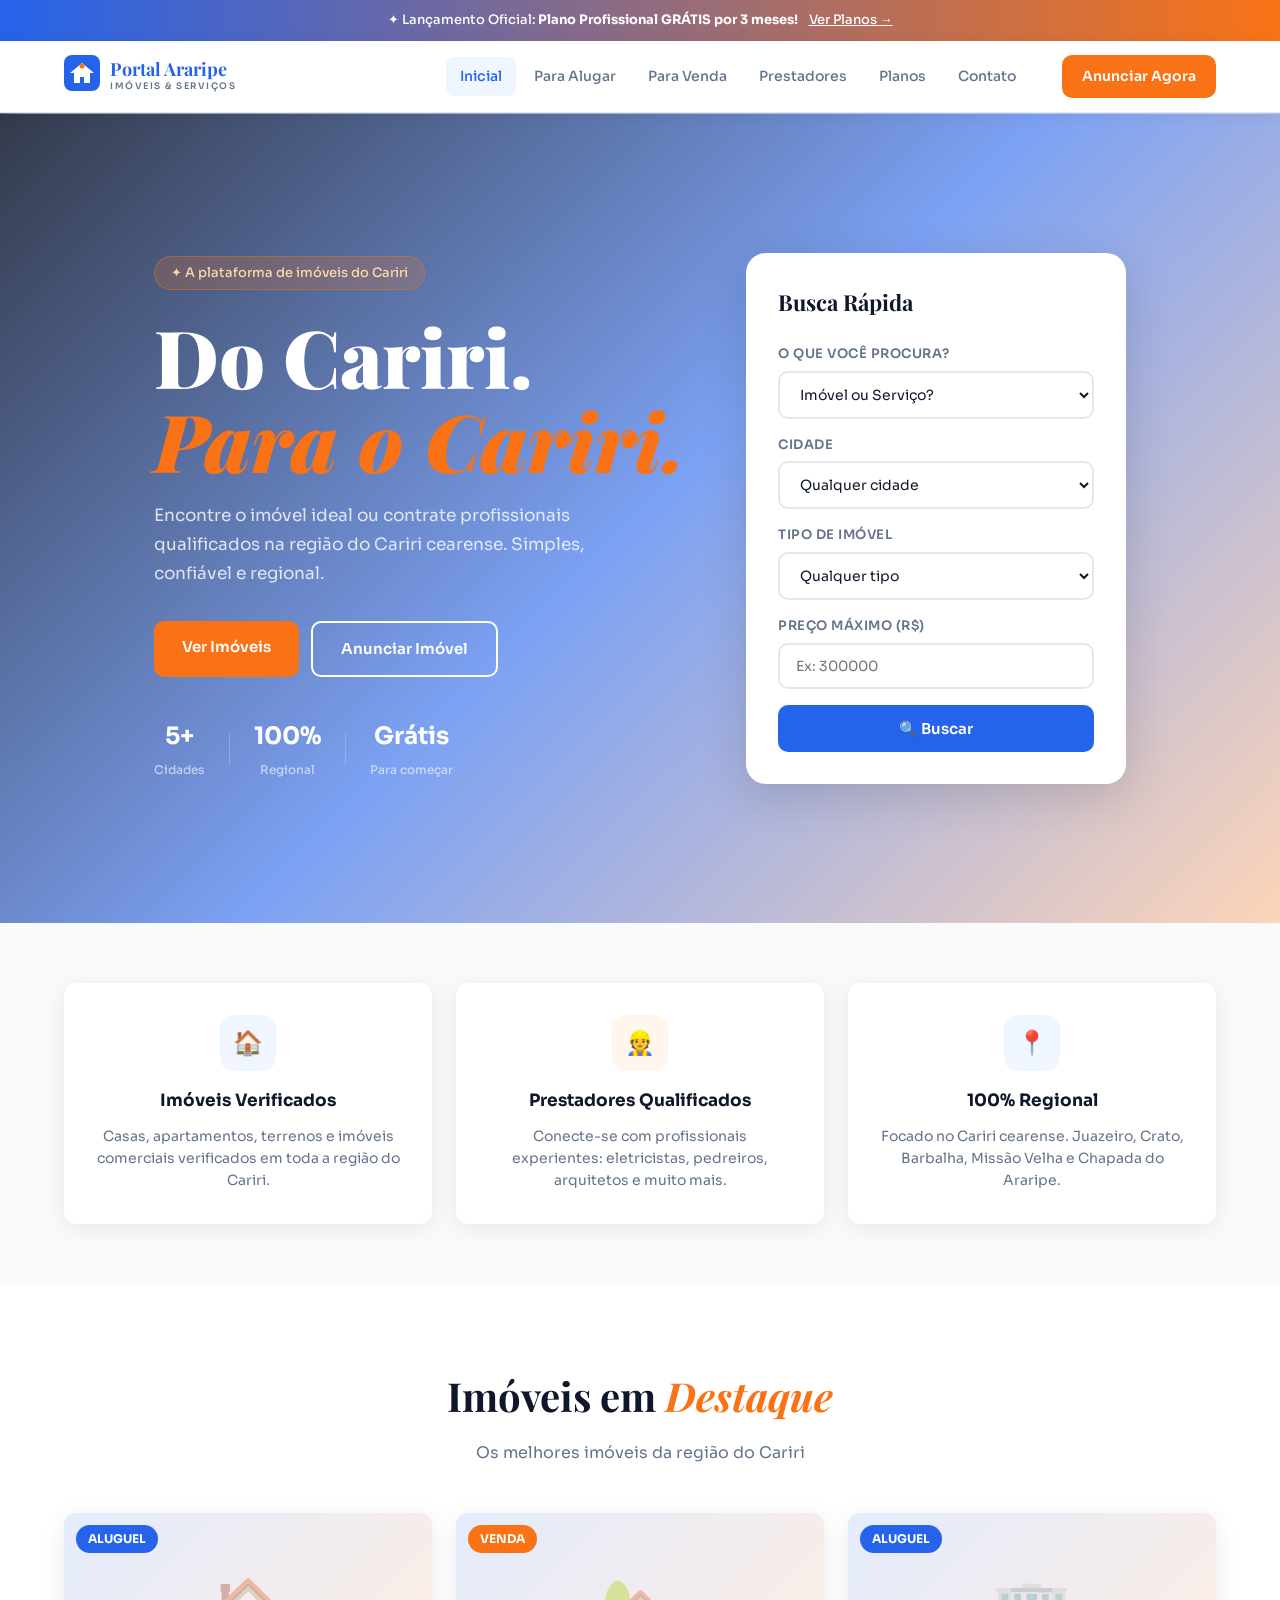
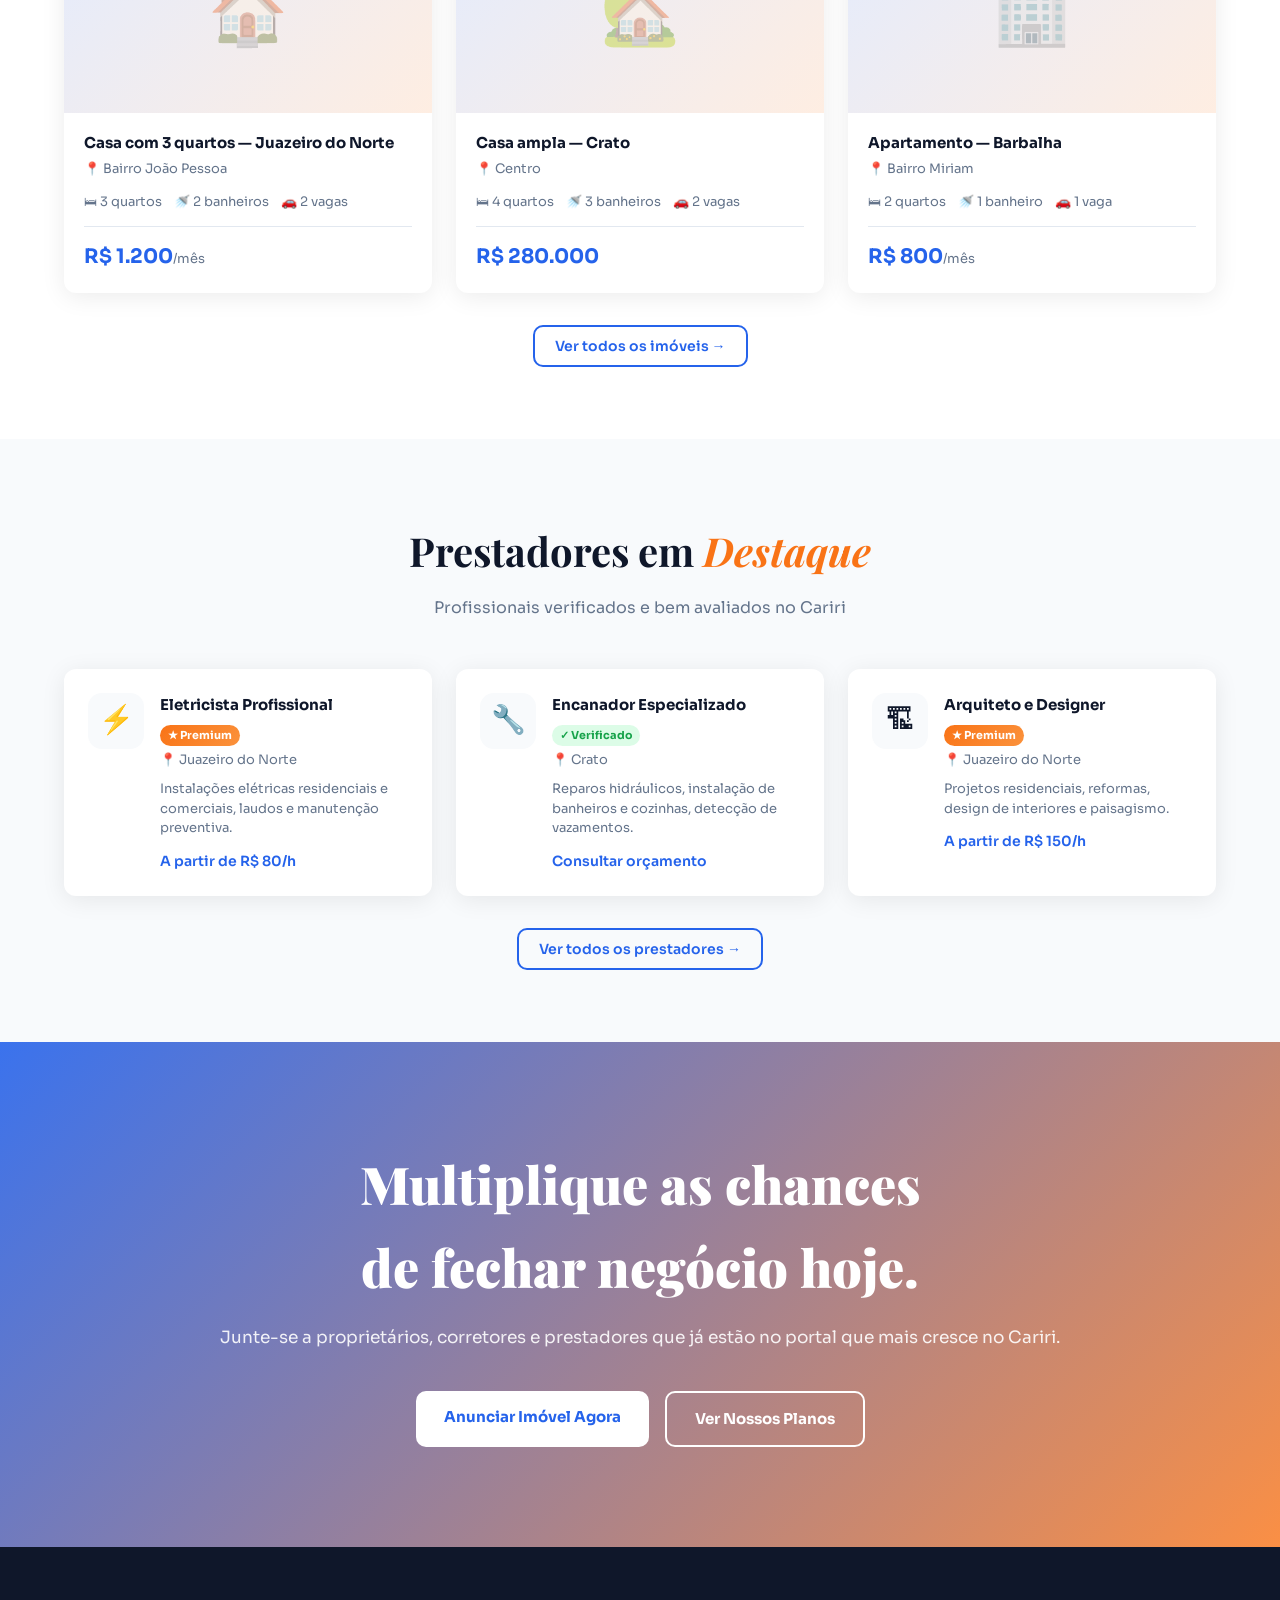
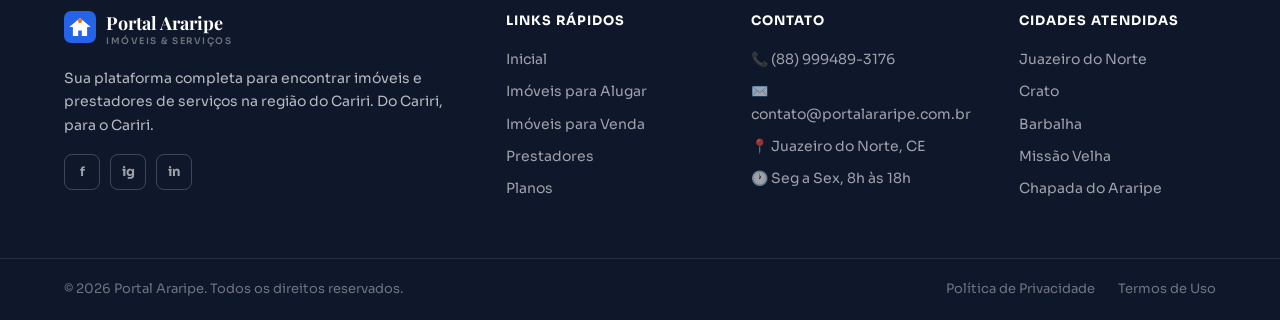
==== commit 3095f44e: "Update index.html" ====
--- a/index.html
+++ b/index.html
@@ -299,7 +299,7 @@
     </div>
     <div class="footer-links">
       <h4>Contato</h4>
-      <p>📞 (88) 99999-9999</p>
+      <p>📞 (88) 999489-3176</p>
       <p>✉️ contato@portalararipe.com.br</p>
       <p>📍 Juazeiro do Norte, CE</p>
       <p>🕐 Seg a Sex, 8h às 18h</p>
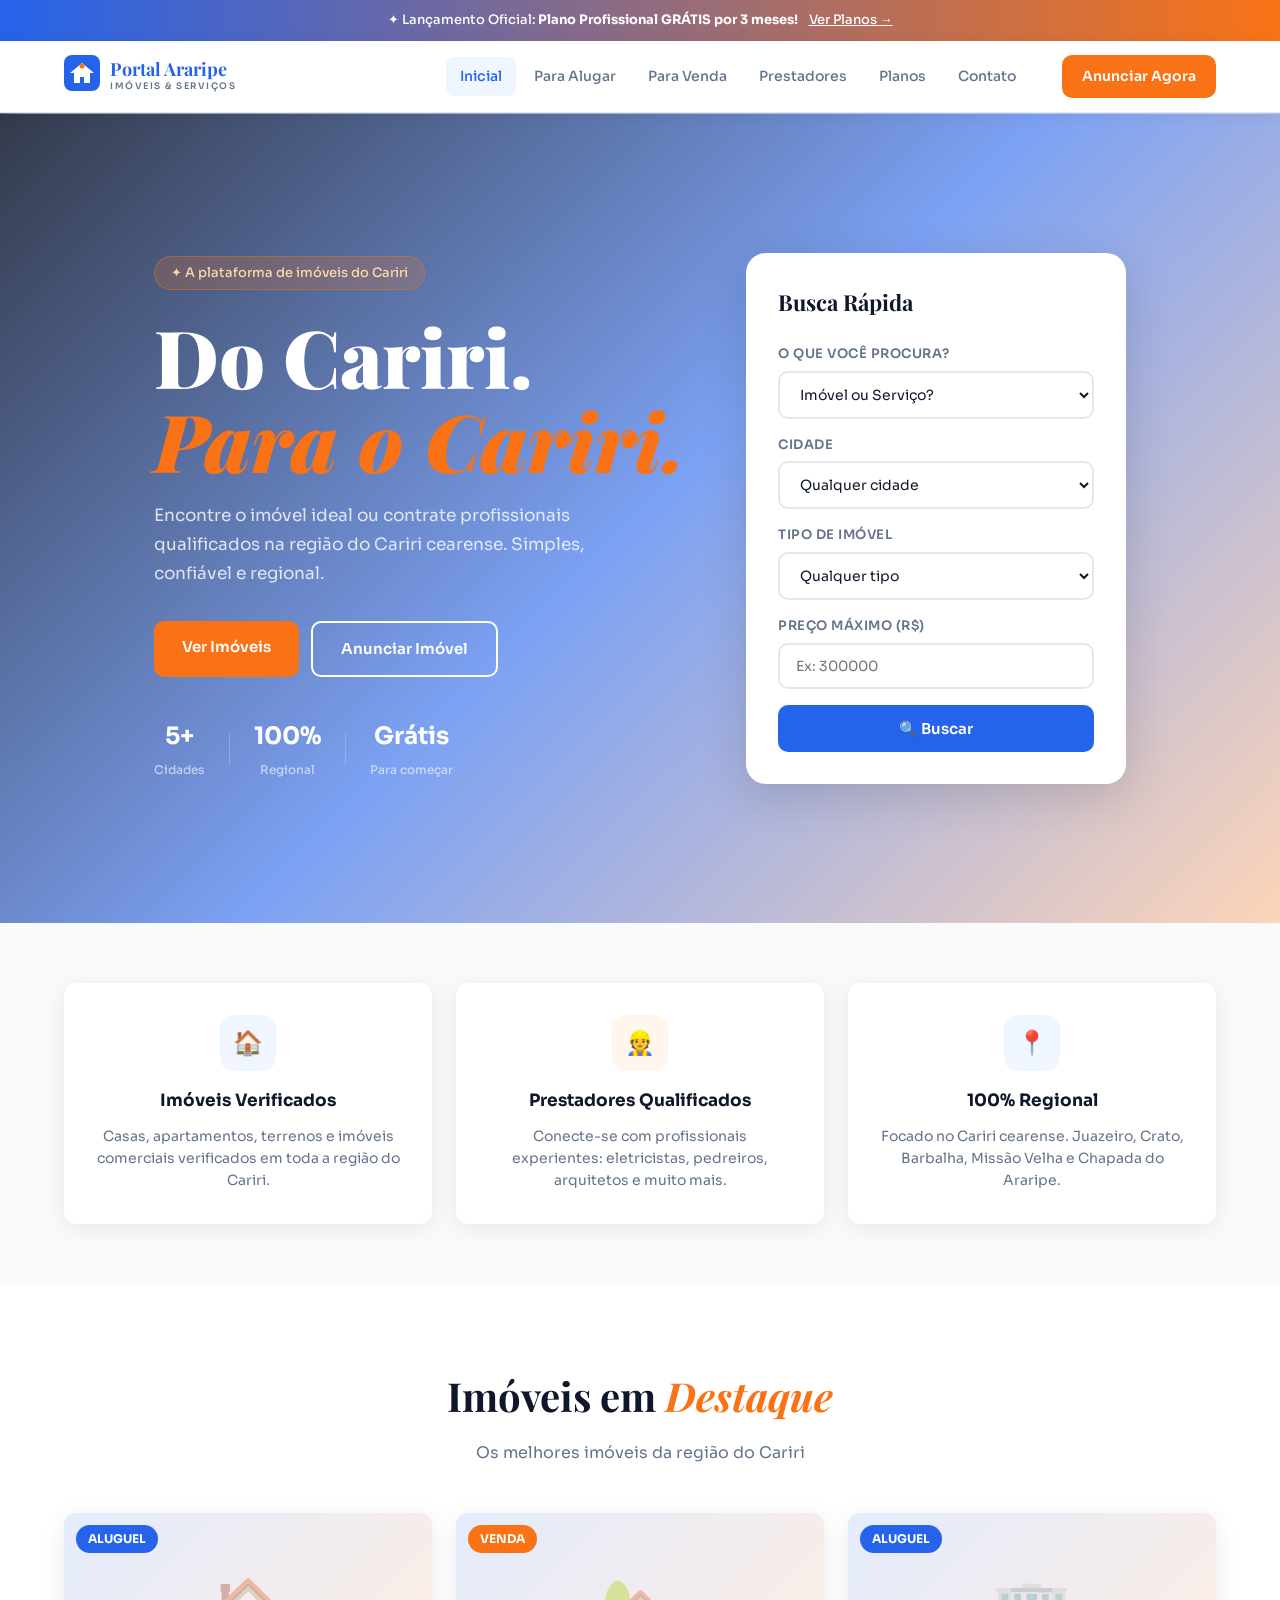
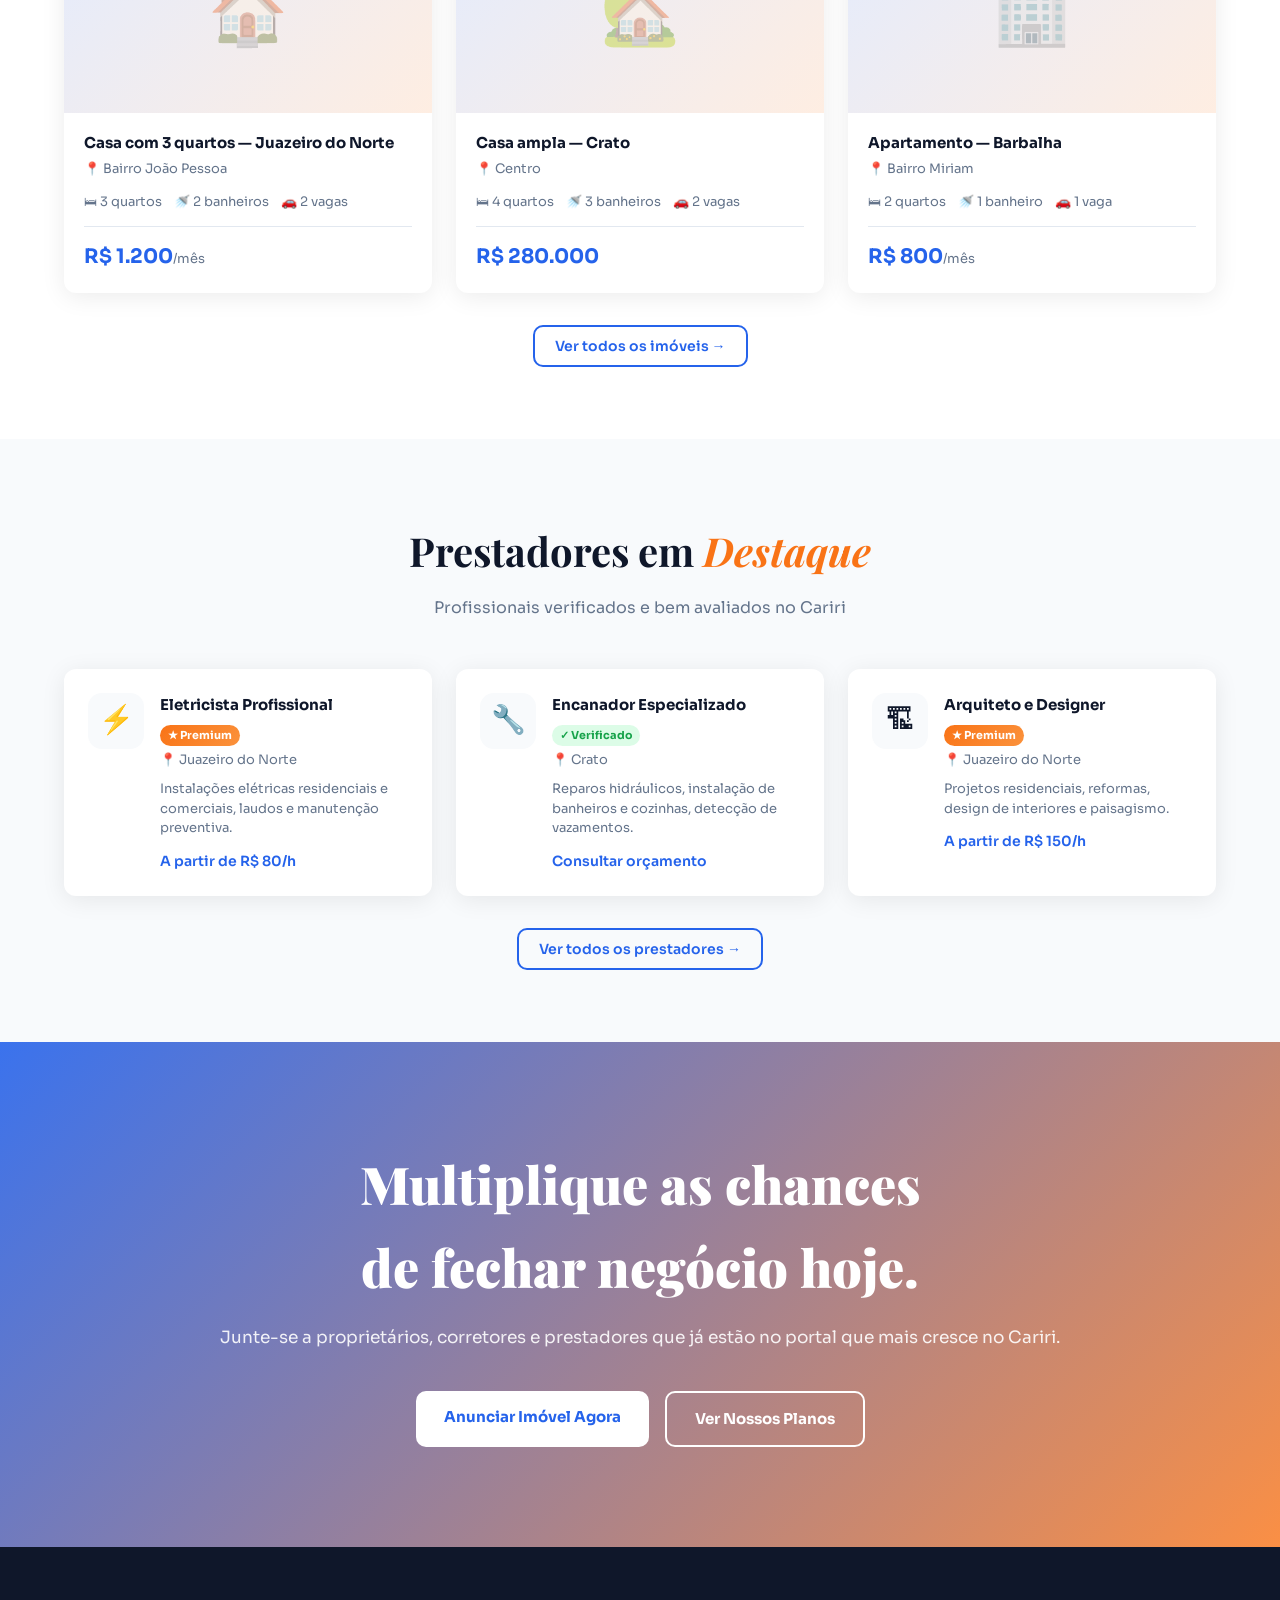
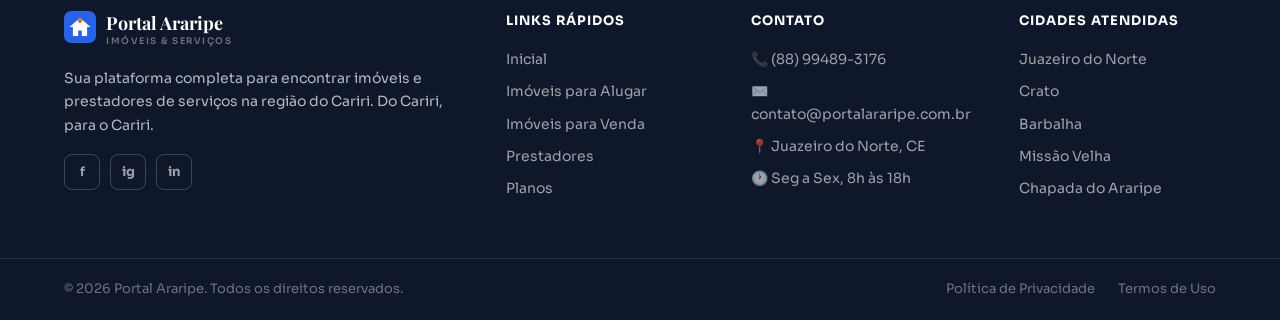
==== commit 67651cb9: "Update index.html" ====
--- a/index.html
+++ b/index.html
@@ -299,7 +299,7 @@
     </div>
     <div class="footer-links">
       <h4>Contato</h4>
-      <p>📞 (88) 999489-3176</p>
+      <p>📞 (88) 99489-3176</p>
       <p>✉️ contato@portalararipe.com.br</p>
       <p>📍 Juazeiro do Norte, CE</p>
       <p>🕐 Seg a Sex, 8h às 18h</p>
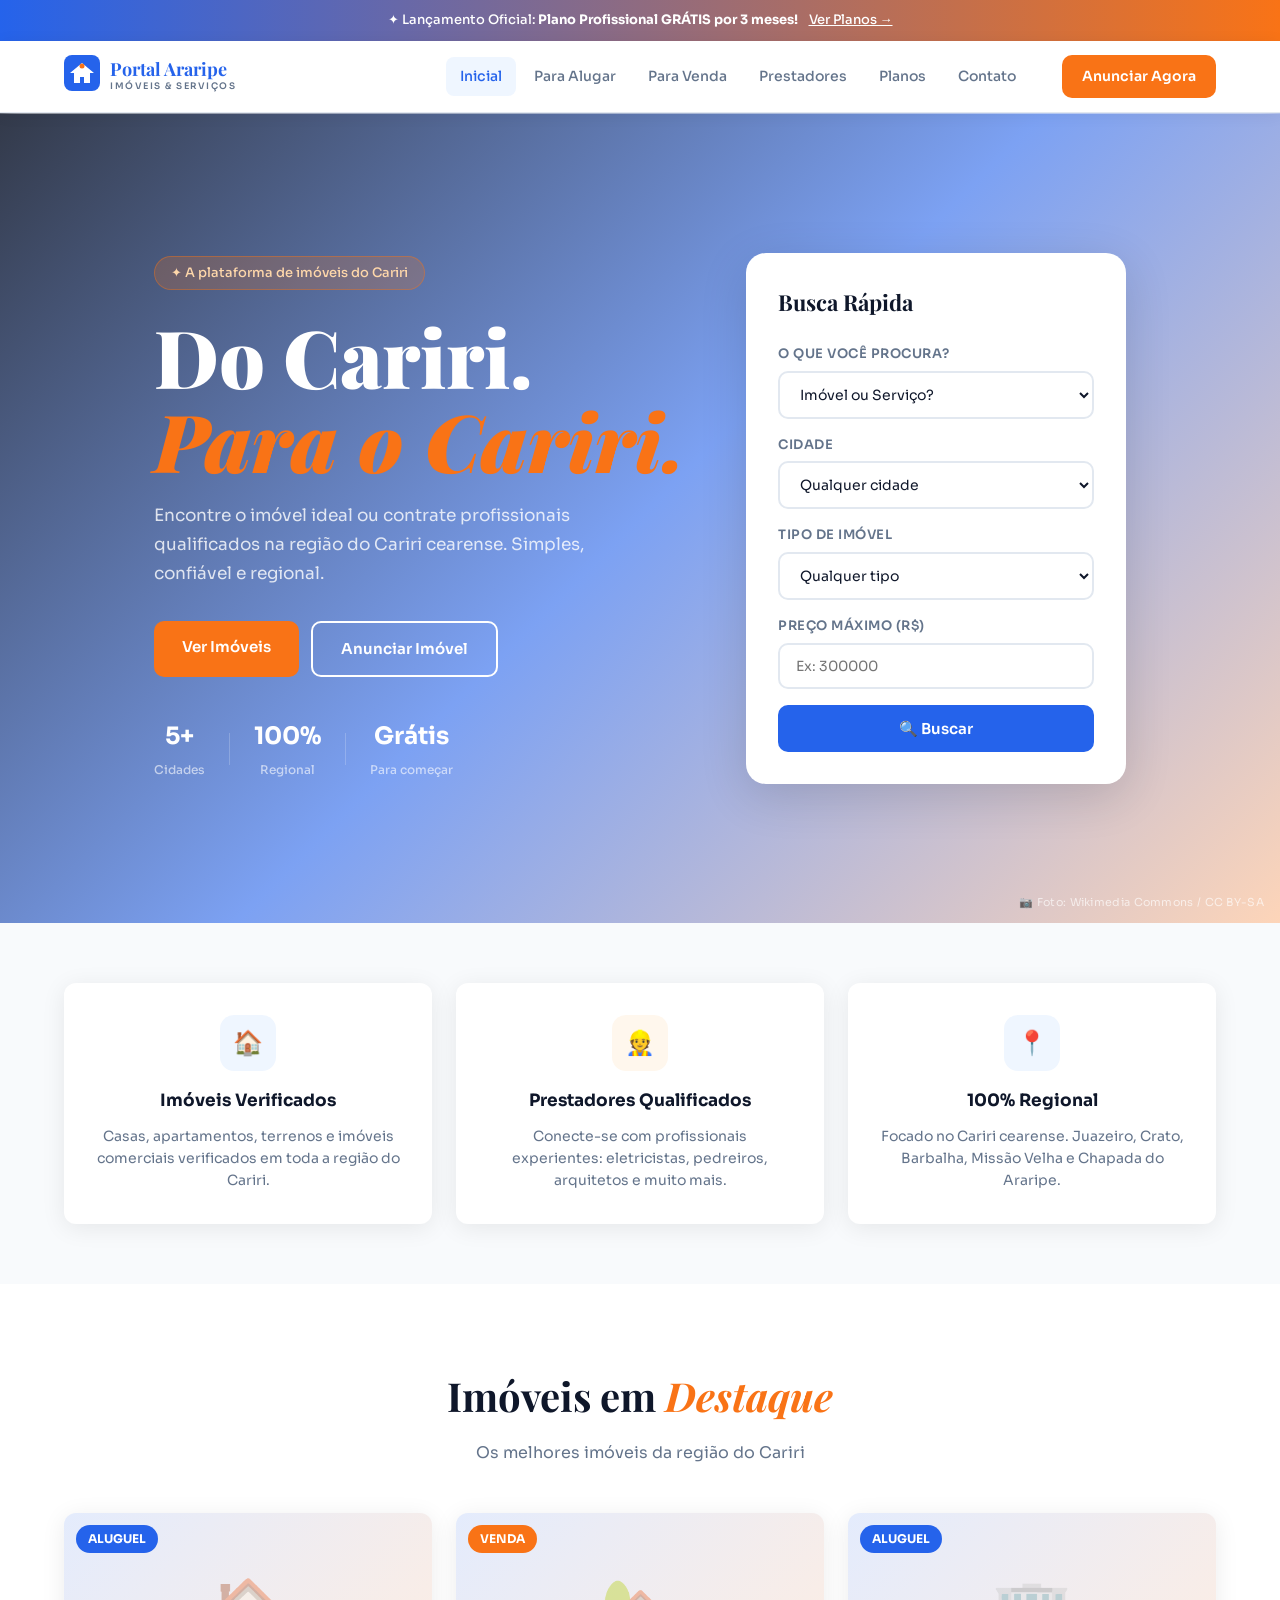
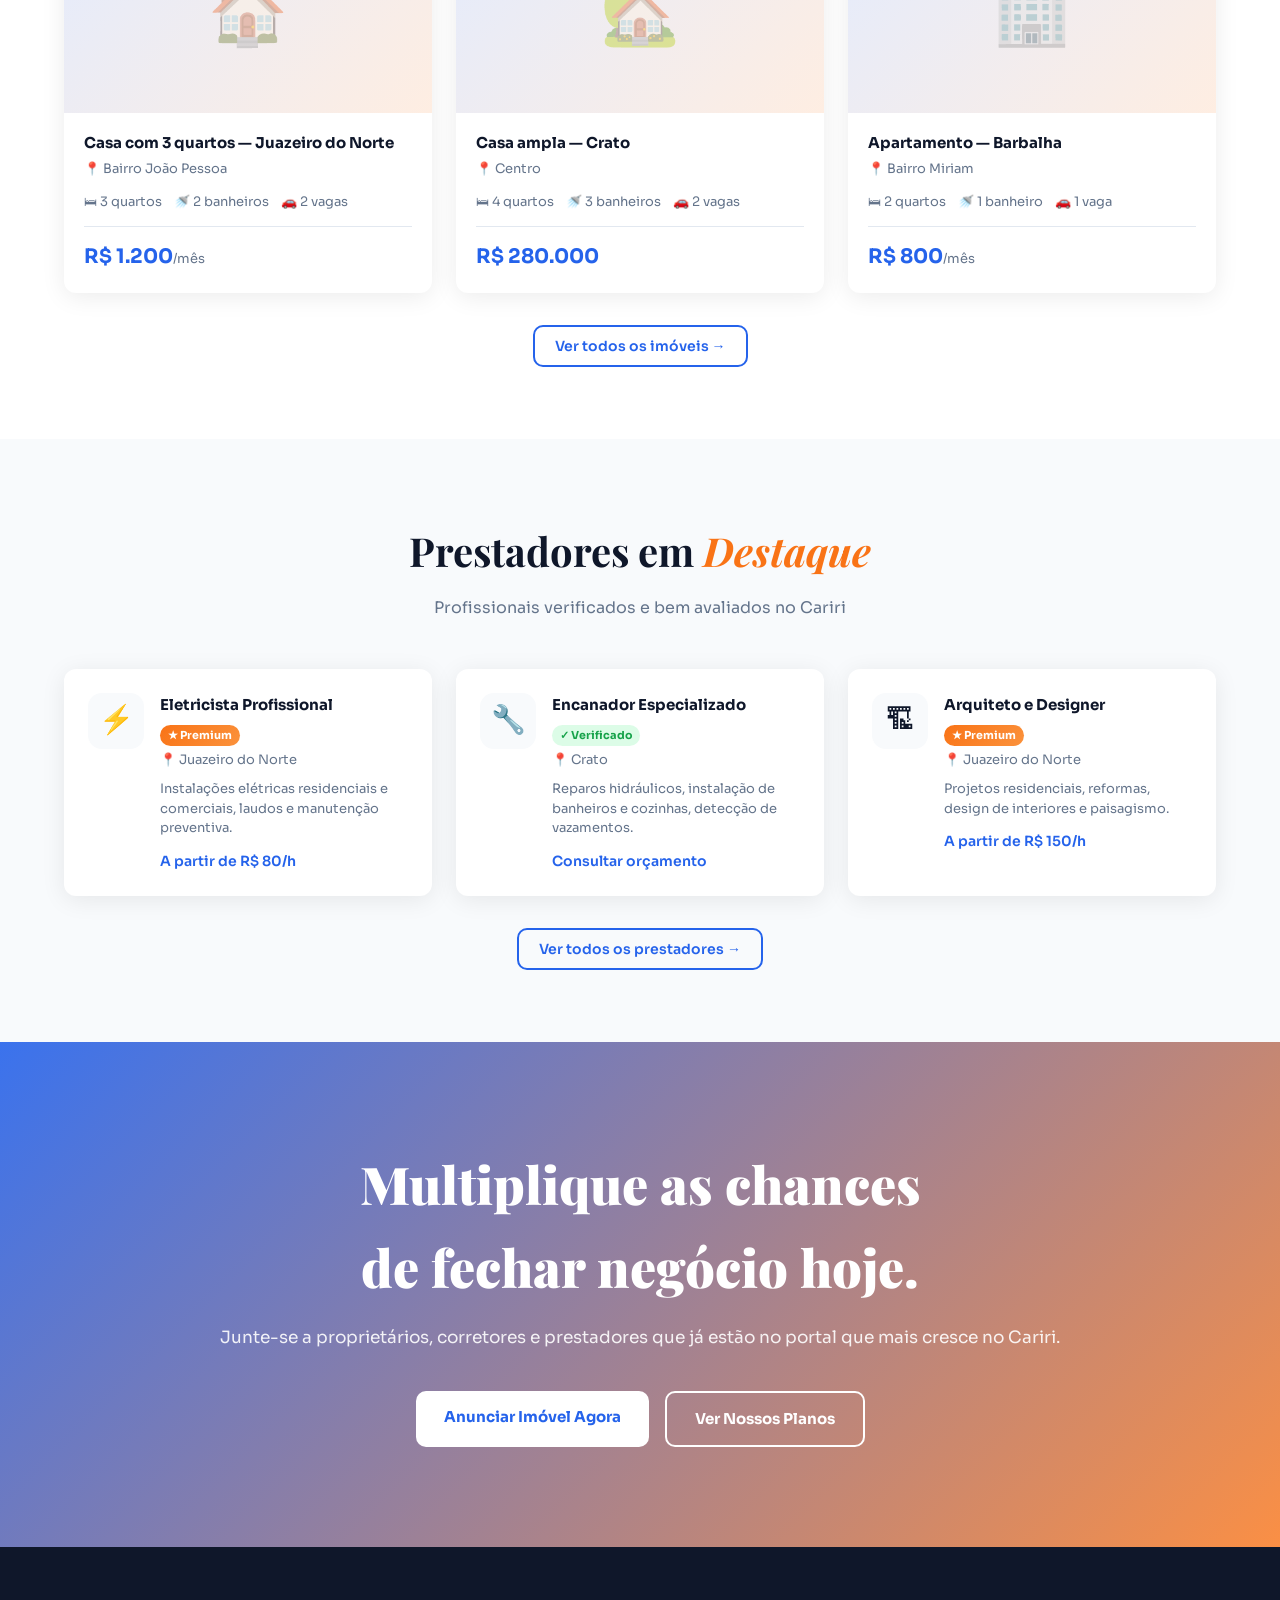
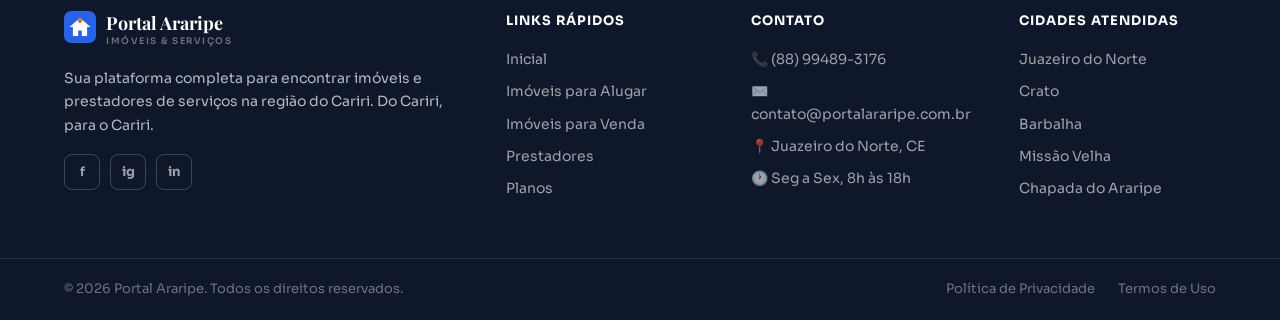
==== commit 6e6974d4: "Update index.html" ====
--- a/index.html
+++ b/index.html
@@ -6,14 +6,25 @@
 <title>Portal Araripe — Imóveis & Serviços</title>
 <link href="https://fonts.googleapis.com/css2?family=Playfair+Display:ital,wght@0,700;0,900;1,700&family=Sora:wght@300;400;500;600;700&display=swap" rel="stylesheet">
 <link rel="stylesheet" href="style.css">
+<style>
+  .hero-photo-credit {
+    position: absolute;
+    bottom: 12px;
+    right: 16px;
+    font-size: 11px;
+    color: rgba(255,255,255,0.65);
+    z-index: 2;
+    letter-spacing: 0.3px;
+  }
+</style>
 </head>
 <body>
-
+ 
 <!-- BANNER TOPO -->
 <div class="top-banner">
   ✦ Lançamento Oficial: <strong>Plano Profissional GRÁTIS por 3 meses!</strong> <a href="planos.html">Ver Planos →</a>
 </div>
-
+ 
 <!-- HEADER -->
 <header class="header">
   <div class="container header-inner">
@@ -51,10 +62,11 @@
     <a href="anunciar.html" class="btn-primary">Anunciar Agora</a>
   </div>
 </header>
-
+ 
 <!-- HERO -->
-<section class="hero">
+<section class="hero" style="background-image: url('https://upload.wikimedia.org/wikipedia/commons/thumb/a/a2/Chapada_do_Araripe%2C_Santana_do_Cariri%2C_Cear%C3%A1._Brasil.jpg/1280px-Chapada_do_Araripe%2C_Santana_do_Cariri%2C_Cear%C3%A1._Brasil.jpg'); background-size: cover; background-position: center top;">
   <div class="hero-overlay"></div>
+  <div class="hero-photo-credit">📷 Foto: Wikimedia Commons / CC BY-SA</div>
   <div class="container hero-content">
     <div class="hero-text">
       <span class="hero-badge">✦ A plataforma de imóveis do Cariri</span>
@@ -114,7 +126,7 @@
     </div>
   </div>
 </section>
-
+ 
 <!-- FEATURES -->
 <section class="features">
   <div class="container">
@@ -137,7 +149,7 @@
     </div>
   </div>
 </section>
-
+ 
 <!-- IMÓVEIS EM DESTAQUE -->
 <section class="section">
   <div class="container">
@@ -200,7 +212,7 @@
     </div>
   </div>
 </section>
-
+ 
 <!-- PRESTADORES EM DESTAQUE -->
 <section class="section bg-light">
   <div class="container">
@@ -251,7 +263,7 @@
     </div>
   </div>
 </section>
-
+ 
 <!-- CTA -->
 <section class="cta-section">
   <div class="cta-overlay"></div>
@@ -264,7 +276,7 @@
     </div>
   </div>
 </section>
-
+ 
 <!-- FOOTER -->
 <footer class="footer">
   <div class="container footer-grid">
@@ -323,7 +335,7 @@
     </div>
   </div>
 </footer>
-
+ 
 <script src="script.js"></script>
 </body>
 </html>
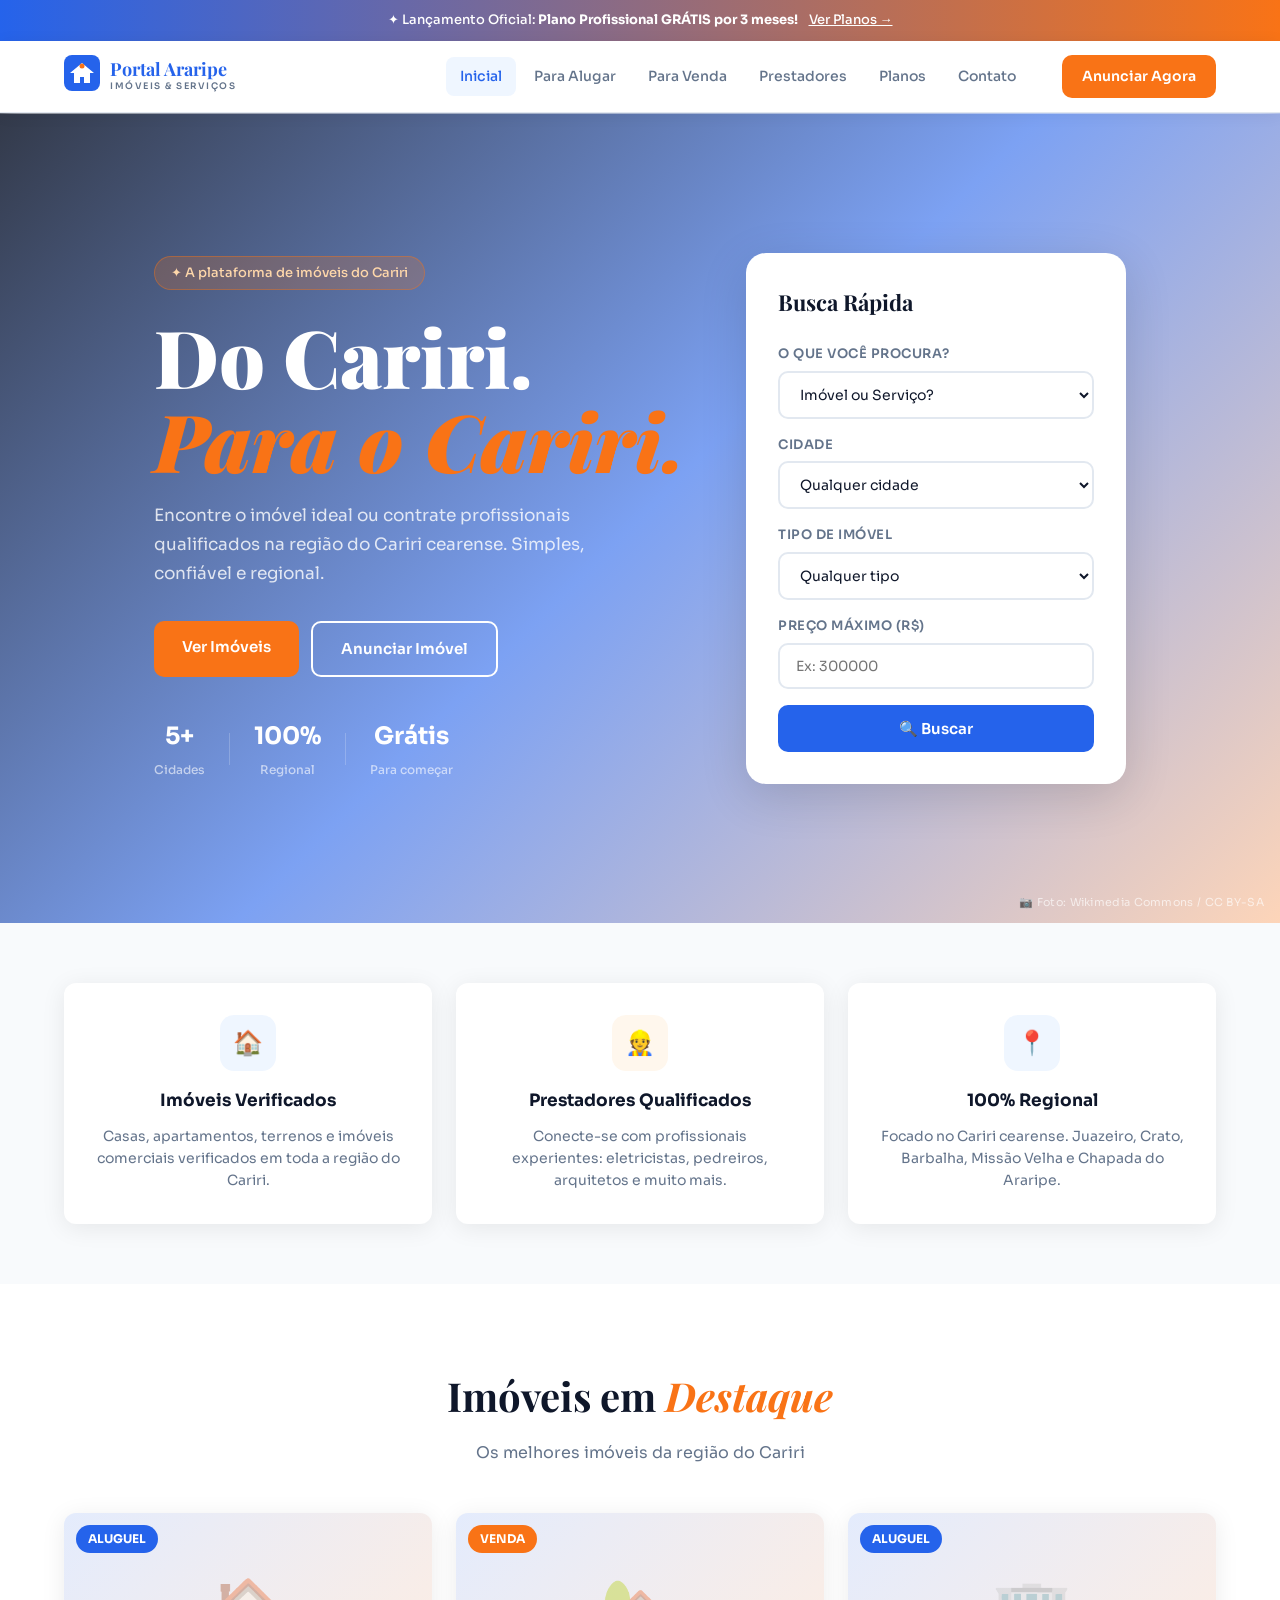
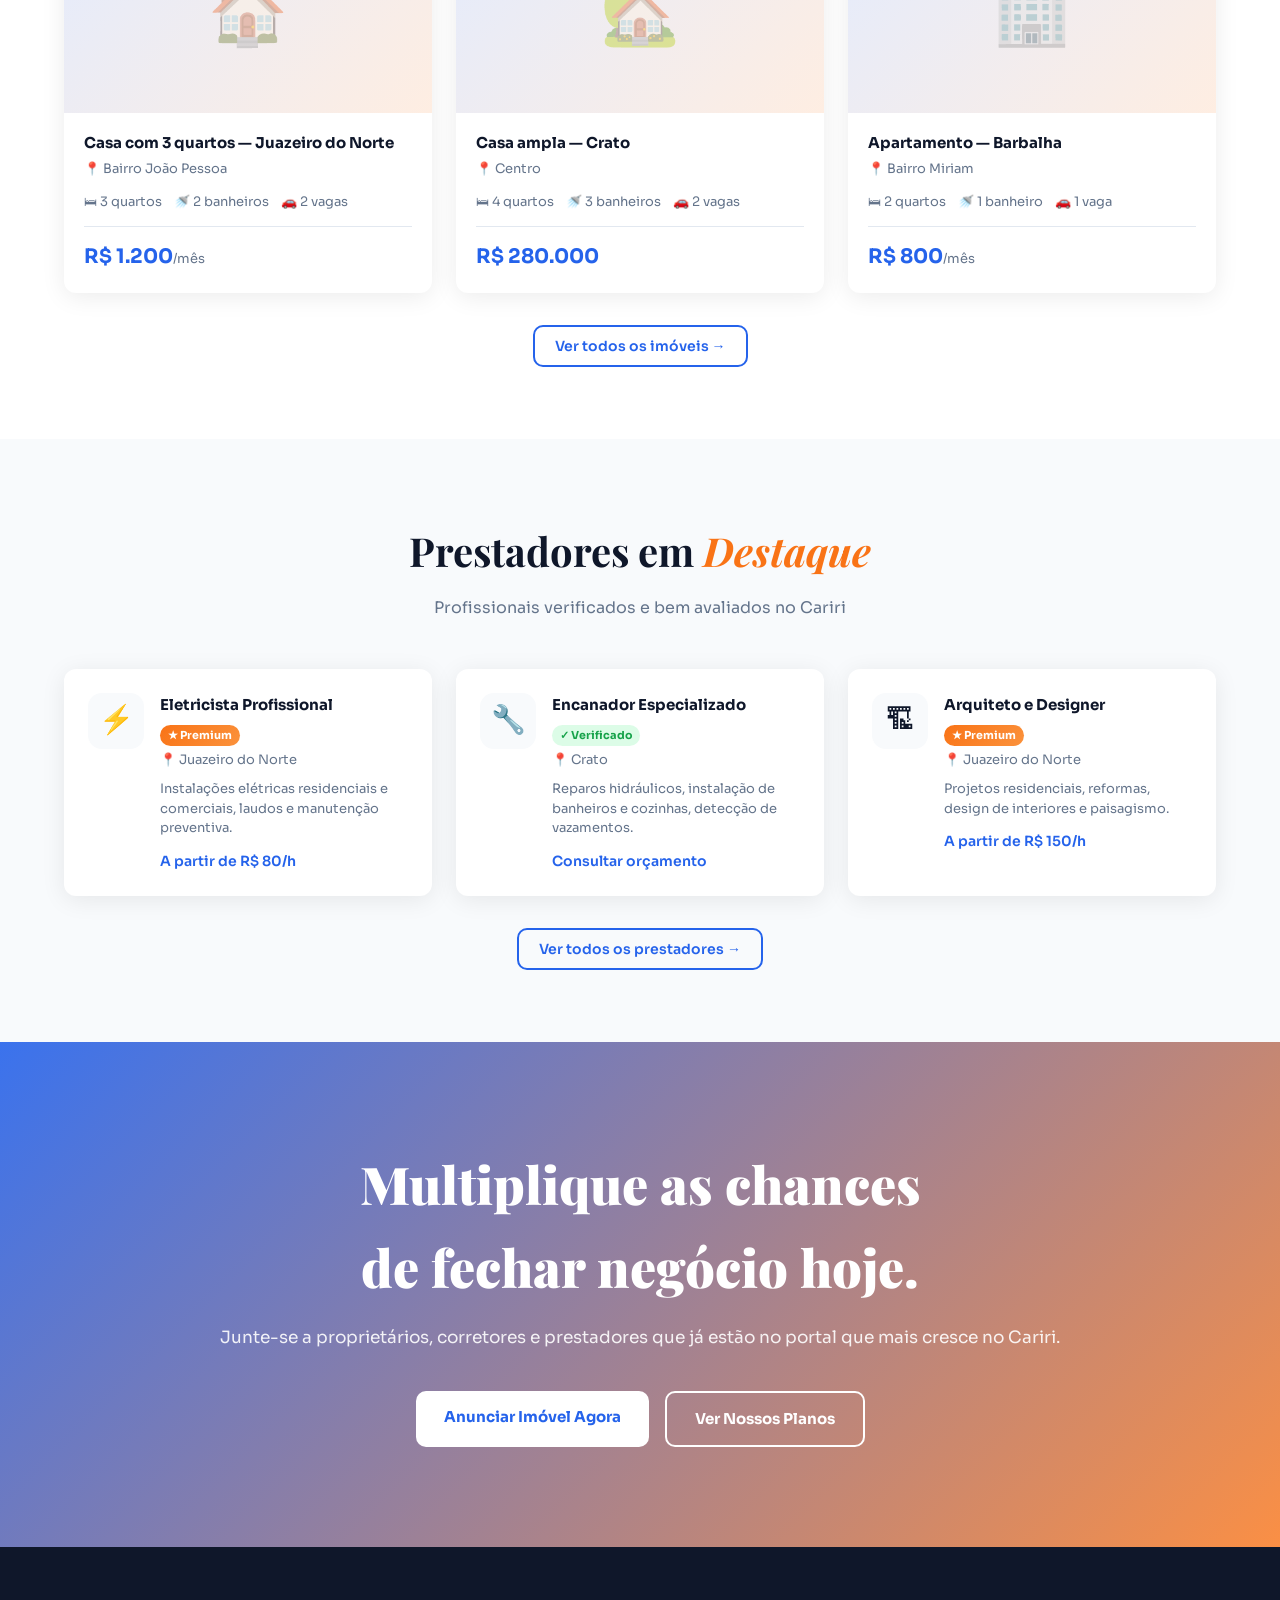
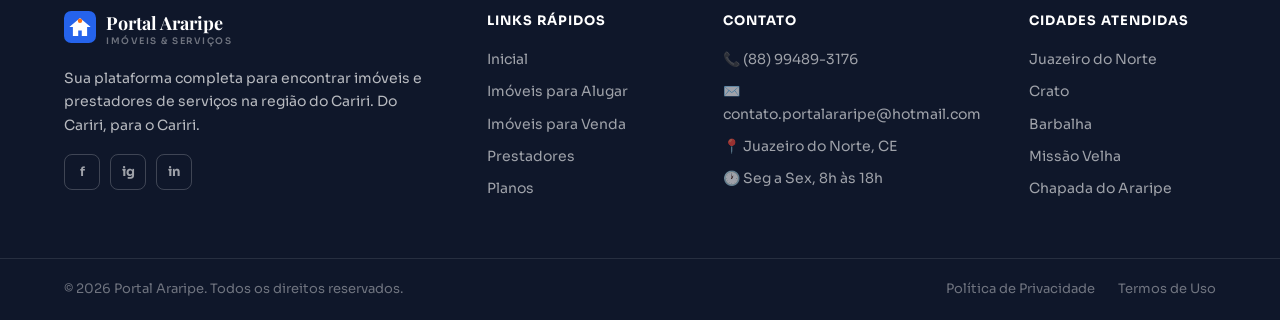
==== commit e7f73cce: "Update index.html" ====
--- a/index.html
+++ b/index.html
@@ -19,12 +19,12 @@
 </style>
 </head>
 <body>
- 
+
 <!-- BANNER TOPO -->
 <div class="top-banner">
   ✦ Lançamento Oficial: <strong>Plano Profissional GRÁTIS por 3 meses!</strong> <a href="planos.html">Ver Planos →</a>
 </div>
- 
+
 <!-- HEADER -->
 <header class="header">
   <div class="container header-inner">
@@ -62,7 +62,7 @@
     <a href="anunciar.html" class="btn-primary">Anunciar Agora</a>
   </div>
 </header>
- 
+
 <!-- HERO -->
 <section class="hero" style="background-image: url('https://upload.wikimedia.org/wikipedia/commons/thumb/a/a2/Chapada_do_Araripe%2C_Santana_do_Cariri%2C_Cear%C3%A1._Brasil.jpg/1280px-Chapada_do_Araripe%2C_Santana_do_Cariri%2C_Cear%C3%A1._Brasil.jpg'); background-size: cover; background-position: center top;">
   <div class="hero-overlay"></div>
@@ -126,7 +126,7 @@
     </div>
   </div>
 </section>
- 
+
 <!-- FEATURES -->
 <section class="features">
   <div class="container">
@@ -149,7 +149,7 @@
     </div>
   </div>
 </section>
- 
+
 <!-- IMÓVEIS EM DESTAQUE -->
 <section class="section">
   <div class="container">
@@ -212,7 +212,7 @@
     </div>
   </div>
 </section>
- 
+
 <!-- PRESTADORES EM DESTAQUE -->
 <section class="section bg-light">
   <div class="container">
@@ -263,7 +263,7 @@
     </div>
   </div>
 </section>
- 
+
 <!-- CTA -->
 <section class="cta-section">
   <div class="cta-overlay"></div>
@@ -276,7 +276,7 @@
     </div>
   </div>
 </section>
- 
+
 <!-- FOOTER -->
 <footer class="footer">
   <div class="container footer-grid">
@@ -312,7 +312,7 @@
     <div class="footer-links">
       <h4>Contato</h4>
       <p>📞 (88) 99489-3176</p>
-      <p>✉️ contato@portalararipe.com.br</p>
+      <p>✉️ contato.portalararipe@hotmail.com</p>
       <p>📍 Juazeiro do Norte, CE</p>
       <p>🕐 Seg a Sex, 8h às 18h</p>
     </div>
@@ -335,7 +335,7 @@
     </div>
   </div>
 </footer>
- 
+
 <script src="script.js"></script>
 </body>
 </html>
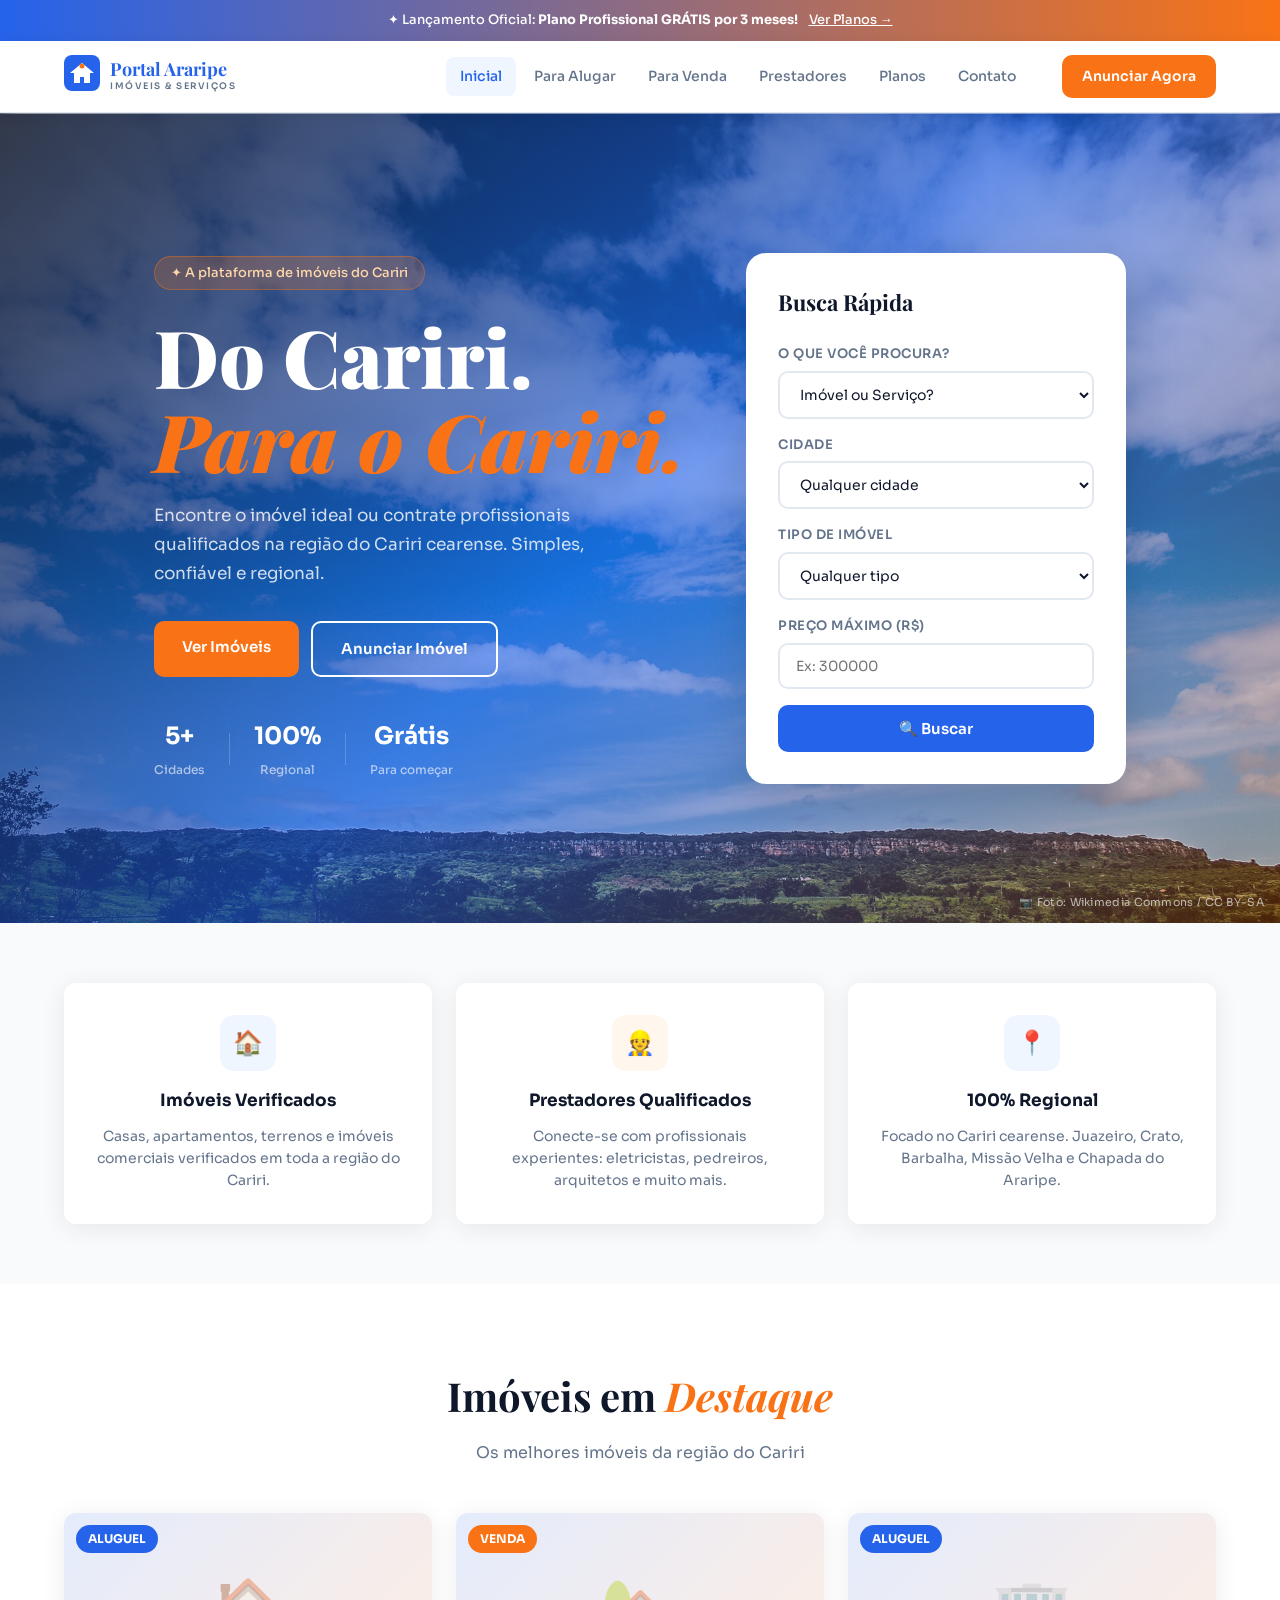
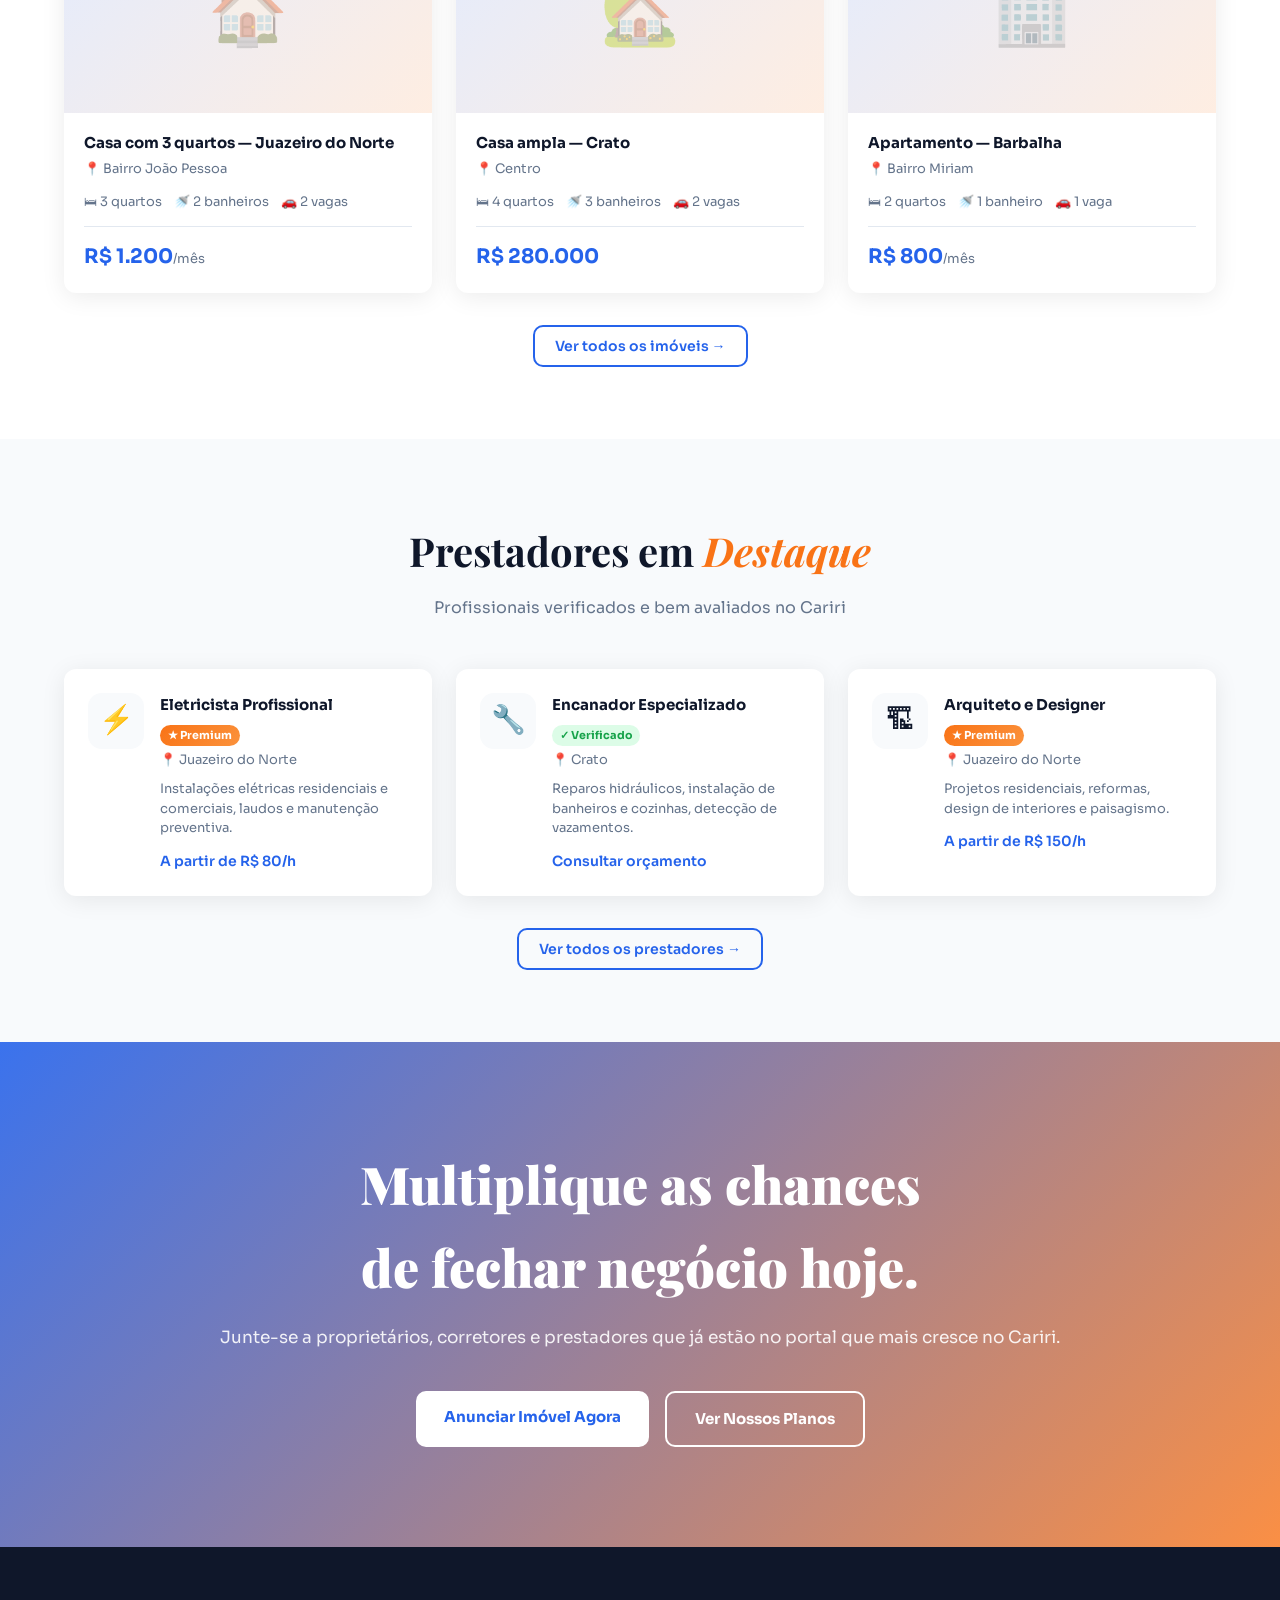
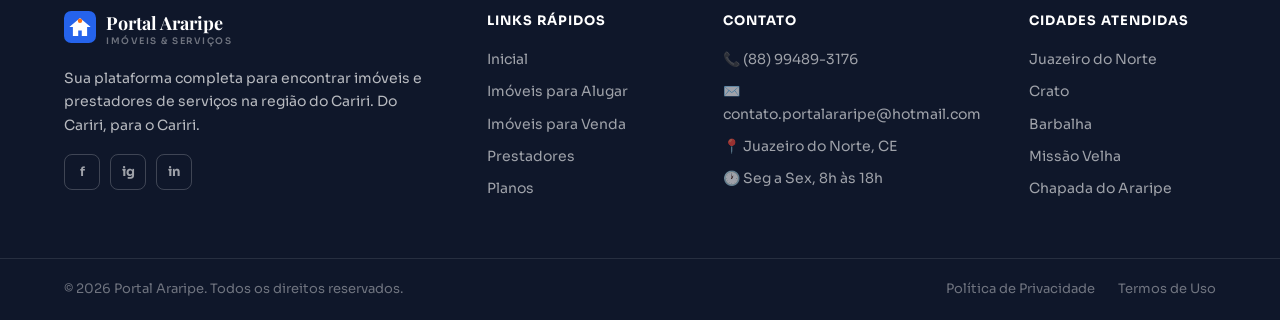
==== commit f269bf44: "Update index.html" ====
--- a/index.html
+++ b/index.html
@@ -64,7 +64,7 @@
 </header>
 
 <!-- HERO -->
-<section class="hero" style="background-image: url('https://upload.wikimedia.org/wikipedia/commons/thumb/a/a2/Chapada_do_Araripe%2C_Santana_do_Cariri%2C_Cear%C3%A1._Brasil.jpg/1280px-Chapada_do_Araripe%2C_Santana_do_Cariri%2C_Cear%C3%A1._Brasil.jpg'); background-size: cover; background-position: center top;">
+<section class="hero" style="background-image: url('Chapada_do_Araripe,_Santana_do_Cariri,_Ceará._Brasil.jpg'); background-size: cover; background-position: center top;">
   <div class="hero-overlay"></div>
   <div class="hero-photo-credit">📷 Foto: Wikimedia Commons / CC BY-SA</div>
   <div class="container hero-content">
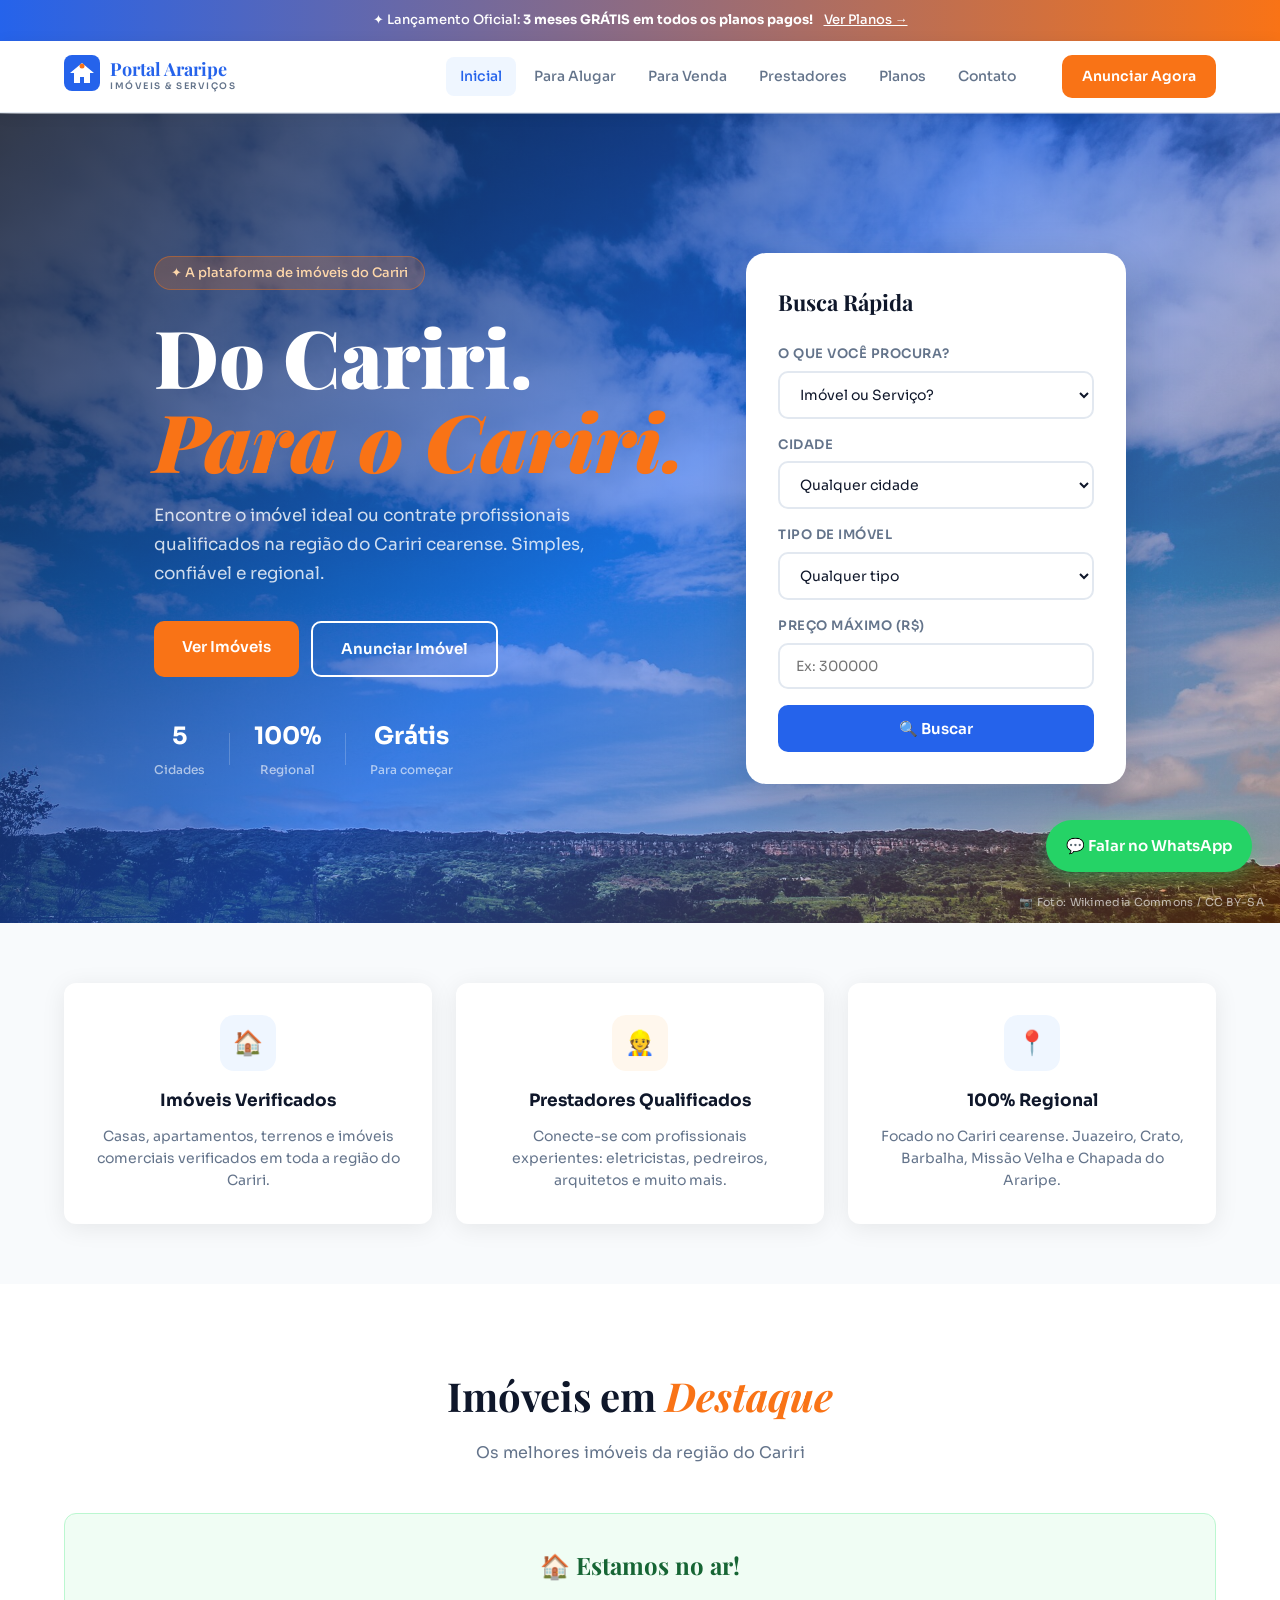
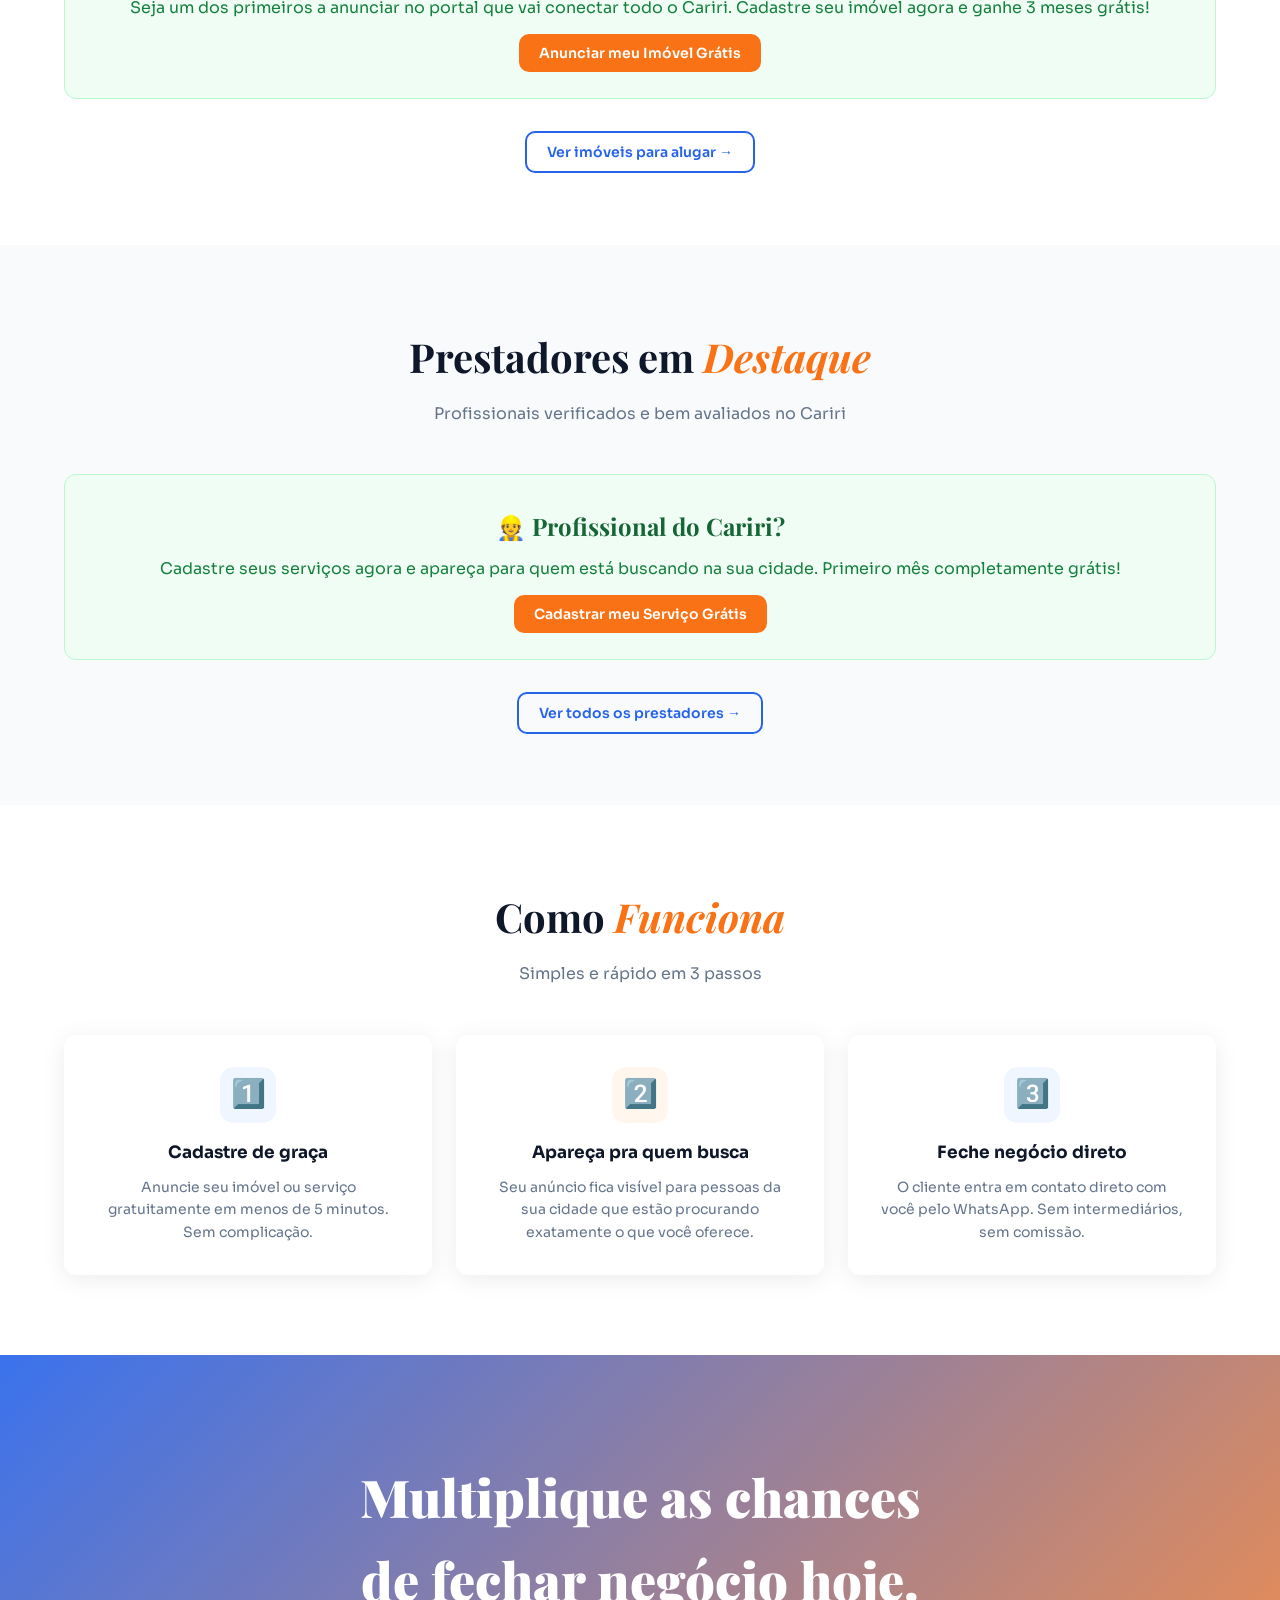
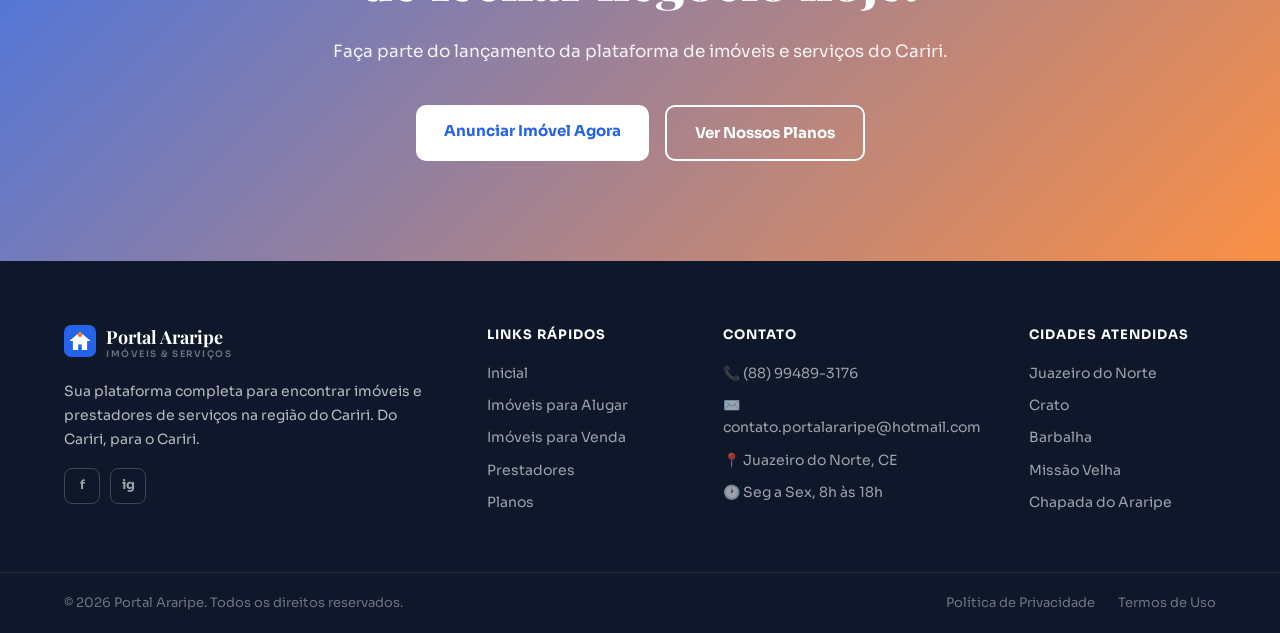
==== commit b58d24d7: "Update index.html" ====
--- a/index.html
+++ b/index.html
@@ -3,7 +3,8 @@
 <head>
 <meta charset="UTF-8">
 <meta name="viewport" content="width=device-width, initial-scale=1.0">
-<title>Portal Araripe — Imóveis & Serviços</title>
+<title>Portal Araripe — Imóveis & Serviços | Do Cariri, Para o Cariri</title>
+<meta name="description" content="Encontre imóveis e prestadores de serviço na região do Cariri cearense. Juazeiro do Norte, Crato, Barbalha e mais.">
 <link href="https://fonts.googleapis.com/css2?family=Playfair+Display:ital,wght@0,700;0,900;1,700&family=Sora:wght@300;400;500;600;700&display=swap" rel="stylesheet">
 <link rel="stylesheet" href="style.css">
 <style>
@@ -16,13 +17,50 @@
     z-index: 2;
     letter-spacing: 0.3px;
   }
+  .whatsapp-float {
+    position: fixed;
+    bottom: 28px;
+    right: 28px;
+    background: #25d366;
+    color: white;
+    border-radius: 50px;
+    padding: 14px 20px;
+    font-size: 15px;
+    font-weight: 600;
+    text-decoration: none;
+    display: flex;
+    align-items: center;
+    gap: 8px;
+    box-shadow: 0 4px 20px rgba(37,211,102,0.4);
+    z-index: 999;
+    transition: transform 0.2s;
+  }
+  .whatsapp-float:hover { transform: scale(1.05); }
+  .lancamento-banner {
+    background: #f0fdf4;
+    border: 1px solid #bbf7d0;
+    border-radius: 12px;
+    padding: 32px;
+    text-align: center;
+    margin: 40px 0;
+  }
+  .lancamento-banner h3 {
+    font-family: 'Playfair Display', serif;
+    font-size: 24px;
+    color: #166534;
+    margin-bottom: 10px;
+  }
+  .lancamento-banner p {
+    color: #15803d;
+    margin-bottom: 20px;
+  }
 </style>
 </head>
 <body>
 
 <!-- BANNER TOPO -->
 <div class="top-banner">
-  ✦ Lançamento Oficial: <strong>Plano Profissional GRÁTIS por 3 meses!</strong> <a href="planos.html">Ver Planos →</a>
+  ✦ Lançamento Oficial: <strong>3 meses GRÁTIS em todos os planos pagos!</strong> <a href="planos.html">Ver Planos →</a>
 </div>
 
 <!-- HEADER -->
@@ -77,7 +115,7 @@
         <a href="anunciar.html" class="btn-outline">Anunciar Imóvel</a>
       </div>
       <div class="hero-stats">
-        <div class="stat"><strong>5+</strong><span>Cidades</span></div>
+        <div class="stat"><strong>5</strong><span>Cidades</span></div>
         <div class="stat-div"></div>
         <div class="stat"><strong>100%</strong><span>Regional</span></div>
         <div class="stat-div"></div>
@@ -157,58 +195,13 @@
       <h2>Imóveis em <em>Destaque</em></h2>
       <p>Os melhores imóveis da região do Cariri</p>
     </div>
-    <div class="imoveis-grid" id="imoveis-destaque">
-      <div class="imovel-card">
-        <div class="imovel-img" style="background: linear-gradient(135deg, #2563EB20, #F9731620);">
-          <div class="imovel-badge aluguel">Aluguel</div>
-          <div class="imovel-img-placeholder">🏠</div>
-        </div>
-        <div class="imovel-info">
-          <h4>Casa com 3 quartos — Juazeiro do Norte</h4>
-          <p class="imovel-local">📍 Bairro João Pessoa</p>
-          <div class="imovel-detalhes">
-            <span>🛏 3 quartos</span>
-            <span>🚿 2 banheiros</span>
-            <span>🚗 2 vagas</span>
-          </div>
-          <div class="imovel-preco">R$ 1.200<span>/mês</span></div>
-        </div>
-      </div>
-      <div class="imovel-card">
-        <div class="imovel-img" style="background: linear-gradient(135deg, #2563EB20, #F9731620);">
-          <div class="imovel-badge venda">Venda</div>
-          <div class="imovel-img-placeholder">🏡</div>
-        </div>
-        <div class="imovel-info">
-          <h4>Casa ampla — Crato</h4>
-          <p class="imovel-local">📍 Centro</p>
-          <div class="imovel-detalhes">
-            <span>🛏 4 quartos</span>
-            <span>🚿 3 banheiros</span>
-            <span>🚗 2 vagas</span>
-          </div>
-          <div class="imovel-preco">R$ 280.000</div>
-        </div>
-      </div>
-      <div class="imovel-card">
-        <div class="imovel-img" style="background: linear-gradient(135deg, #2563EB20, #F9731620);">
-          <div class="imovel-badge aluguel">Aluguel</div>
-          <div class="imovel-img-placeholder">🏢</div>
-        </div>
-        <div class="imovel-info">
-          <h4>Apartamento — Barbalha</h4>
-          <p class="imovel-local">📍 Bairro Miriam</p>
-          <div class="imovel-detalhes">
-            <span>🛏 2 quartos</span>
-            <span>🚿 1 banheiro</span>
-            <span>🚗 1 vaga</span>
-          </div>
-          <div class="imovel-preco">R$ 800<span>/mês</span></div>
-        </div>
-      </div>
+    <div class="lancamento-banner">
+      <h3>🏠 Estamos no ar!</h3>
+      <p>Seja um dos primeiros a anunciar no portal que vai conectar todo o Cariri. Cadastre seu imóvel agora e ganhe 3 meses grátis!</p>
+      <a href="anunciar.html" class="btn-primary">Anunciar meu Imóvel Grátis</a>
     </div>
     <div class="section-footer">
-      <a href="alugar.html" class="btn-outline">Ver todos os imóveis →</a>
+      <a href="alugar.html" class="btn-outline">Ver imóveis para alugar →</a>
     </div>
   </div>
 </section>
@@ -220,46 +213,40 @@
       <h2>Prestadores em <em>Destaque</em></h2>
       <p>Profissionais verificados e bem avaliados no Cariri</p>
     </div>
-    <div class="prestadores-grid">
-      <div class="prestador-card">
-        <div class="prestador-avatar">⚡</div>
-        <div class="prestador-info">
-          <div class="prestador-top">
-            <h4>Eletricista Profissional</h4>
-            <span class="selo-premium">★ Premium</span>
-          </div>
-          <p class="prestador-cidade">📍 Juazeiro do Norte</p>
-          <p class="prestador-desc">Instalações elétricas residenciais e comerciais, laudos e manutenção preventiva.</p>
-          <div class="prestador-preco">A partir de R$ 80/h</div>
-        </div>
-      </div>
-      <div class="prestador-card">
-        <div class="prestador-avatar">🔧</div>
-        <div class="prestador-info">
-          <div class="prestador-top">
-            <h4>Encanador Especializado</h4>
-            <span class="selo-verificado">✓ Verificado</span>
-          </div>
-          <p class="prestador-cidade">📍 Crato</p>
-          <p class="prestador-desc">Reparos hidráulicos, instalação de banheiros e cozinhas, detecção de vazamentos.</p>
-          <div class="prestador-preco">Consultar orçamento</div>
-        </div>
-      </div>
-      <div class="prestador-card">
-        <div class="prestador-avatar">🏗</div>
-        <div class="prestador-info">
-          <div class="prestador-top">
-            <h4>Arquiteto e Designer</h4>
-            <span class="selo-premium">★ Premium</span>
-          </div>
-          <p class="prestador-cidade">📍 Juazeiro do Norte</p>
-          <p class="prestador-desc">Projetos residenciais, reformas, design de interiores e paisagismo.</p>
-          <div class="prestador-preco">A partir de R$ 150/h</div>
-        </div>
-      </div>
+    <div class="lancamento-banner">
+      <h3>👷 Profissional do Cariri?</h3>
+      <p>Cadastre seus serviços agora e apareça para quem está buscando na sua cidade. Primeiro mês completamente grátis!</p>
+      <a href="cadastro-prestador.html" class="btn-primary">Cadastrar meu Serviço Grátis</a>
     </div>
     <div class="section-footer">
       <a href="prestadores.html" class="btn-outline">Ver todos os prestadores →</a>
+    </div>
+  </div>
+</section>
+
+<!-- COMO FUNCIONA -->
+<section class="section">
+  <div class="container">
+    <div class="section-header">
+      <h2>Como <em>Funciona</em></h2>
+      <p>Simples e rápido em 3 passos</p>
+    </div>
+    <div class="features-grid">
+      <div class="feature-card">
+        <div class="feature-icon blue" style="font-size:28px;">1️⃣</div>
+        <h3>Cadastre de graça</h3>
+        <p>Anuncie seu imóvel ou serviço gratuitamente em menos de 5 minutos. Sem complicação.</p>
+      </div>
+      <div class="feature-card">
+        <div class="feature-icon orange" style="font-size:28px;">2️⃣</div>
+        <h3>Apareça pra quem busca</h3>
+        <p>Seu anúncio fica visível para pessoas da sua cidade que estão procurando exatamente o que você oferece.</p>
+      </div>
+      <div class="feature-card">
+        <div class="feature-icon blue" style="font-size:28px;">3️⃣</div>
+        <h3>Feche negócio direto</h3>
+        <p>O cliente entra em contato direto com você pelo WhatsApp. Sem intermediários, sem comissão.</p>
+      </div>
     </div>
   </div>
 </section>
@@ -269,7 +256,7 @@
   <div class="cta-overlay"></div>
   <div class="container cta-content">
     <h2>Multiplique as chances<br>de fechar negócio hoje.</h2>
-    <p>Junte-se a proprietários, corretores e prestadores que já estão no portal que mais cresce no Cariri.</p>
+    <p>Faça parte do lançamento da plataforma de imóveis e serviços do Cariri.</p>
     <div class="cta-btns">
       <a href="anunciar.html" class="btn-white">Anunciar Imóvel Agora</a>
       <a href="planos.html" class="btn-outline-white">Ver Nossos Planos</a>
@@ -296,9 +283,8 @@
       </a>
       <p>Sua plataforma completa para encontrar imóveis e prestadores de serviços na região do Cariri. Do Cariri, para o Cariri.</p>
       <div class="social-links">
-        <a href="#" class="social-btn">f</a>
-        <a href="#" class="social-btn">ig</a>
-        <a href="#" class="social-btn">in</a>
+        <a href="https://www.facebook.com/profile.php?id=61588797754382" target="_blank" class="social-btn">f</a>
+        <a href="https://www.instagram.com/portal_araripe/" target="_blank" class="social-btn">ig</a>
       </div>
     </div>
     <div class="footer-links">
@@ -329,12 +315,17 @@
     <div class="container footer-bottom-inner">
       <p>© 2026 Portal Araripe. Todos os direitos reservados.</p>
       <div>
-        <a href="#">Política de Privacidade</a>
-        <a href="#">Termos de Uso</a>
+        <a href="privacidade.html">Política de Privacidade</a>
+        <a href="termos.html">Termos de Uso</a>
       </div>
     </div>
   </div>
 </footer>
+
+<!-- BOTÃO FLUTUANTE WHATSAPP -->
+<a href="https://wa.me/5588994893176" target="_blank" class="whatsapp-float">
+  💬 Falar no WhatsApp
+</a>
 
 <script src="script.js"></script>
 </body>
